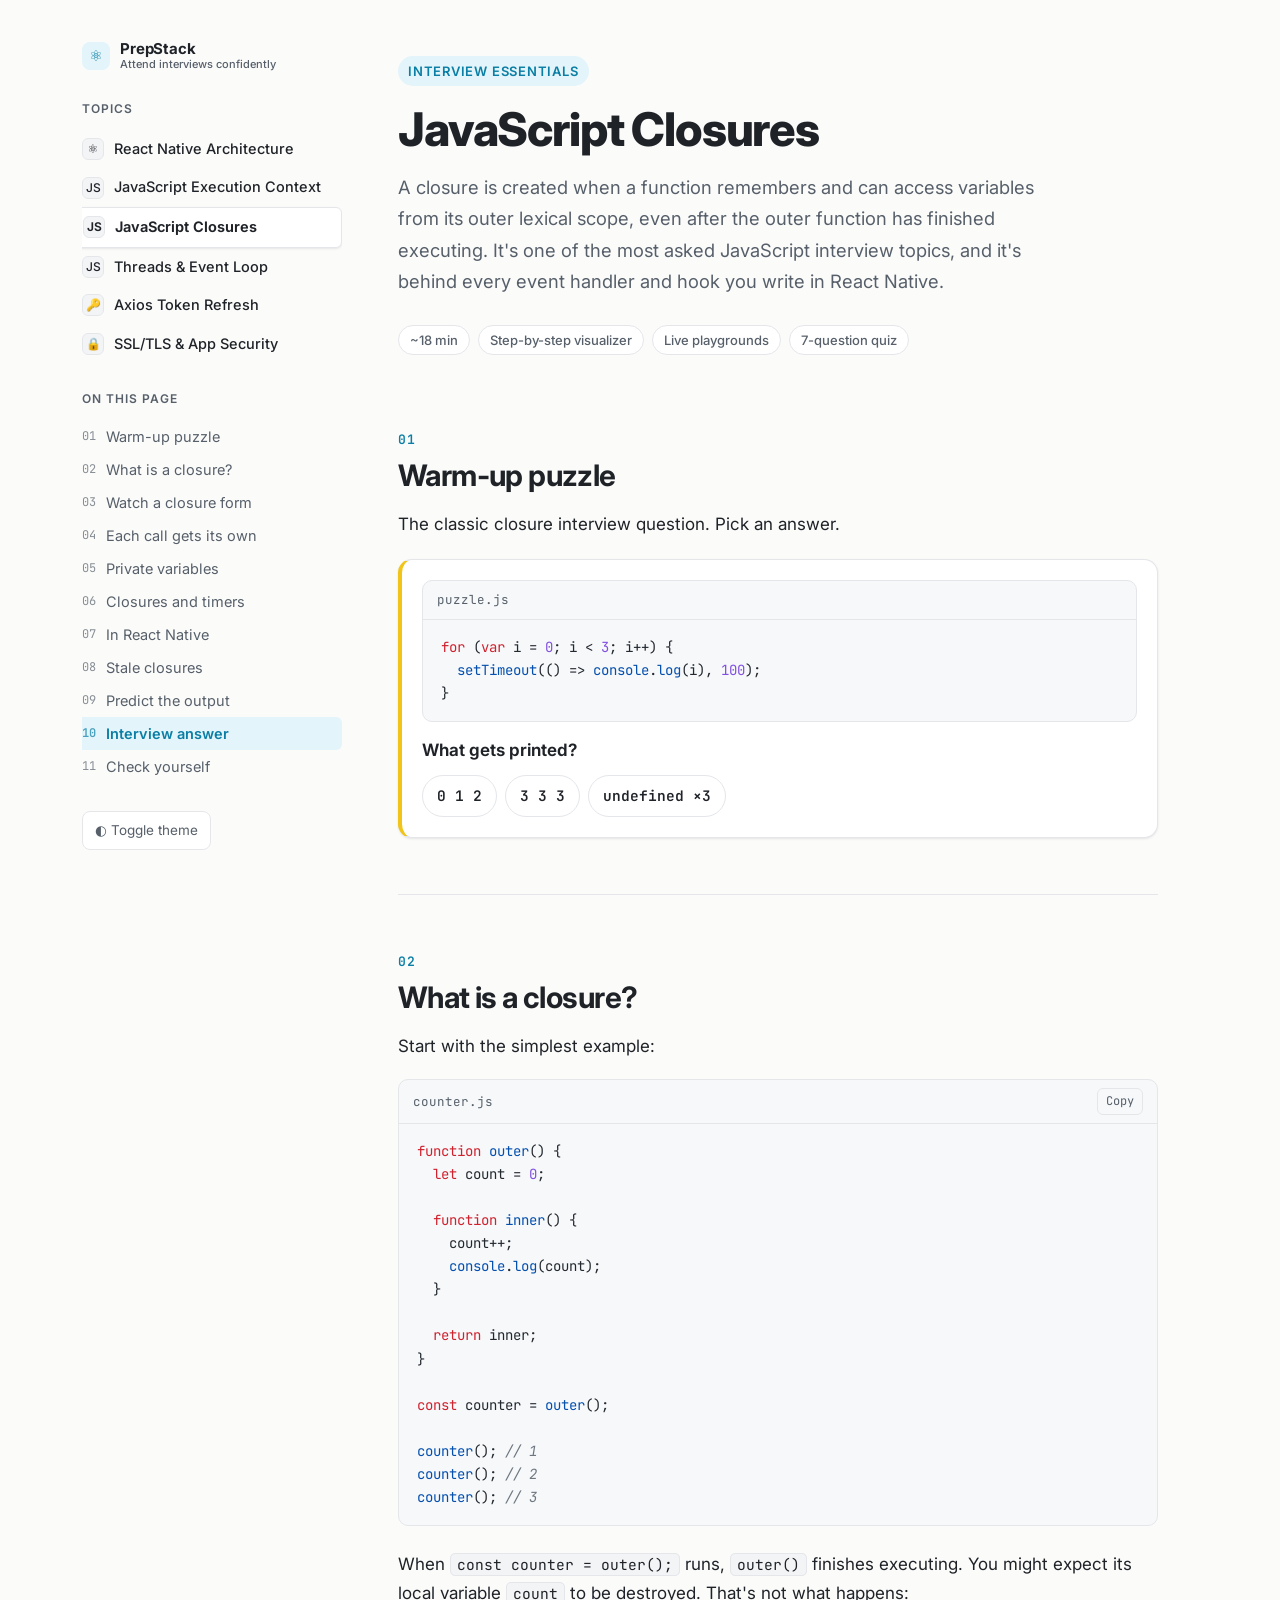
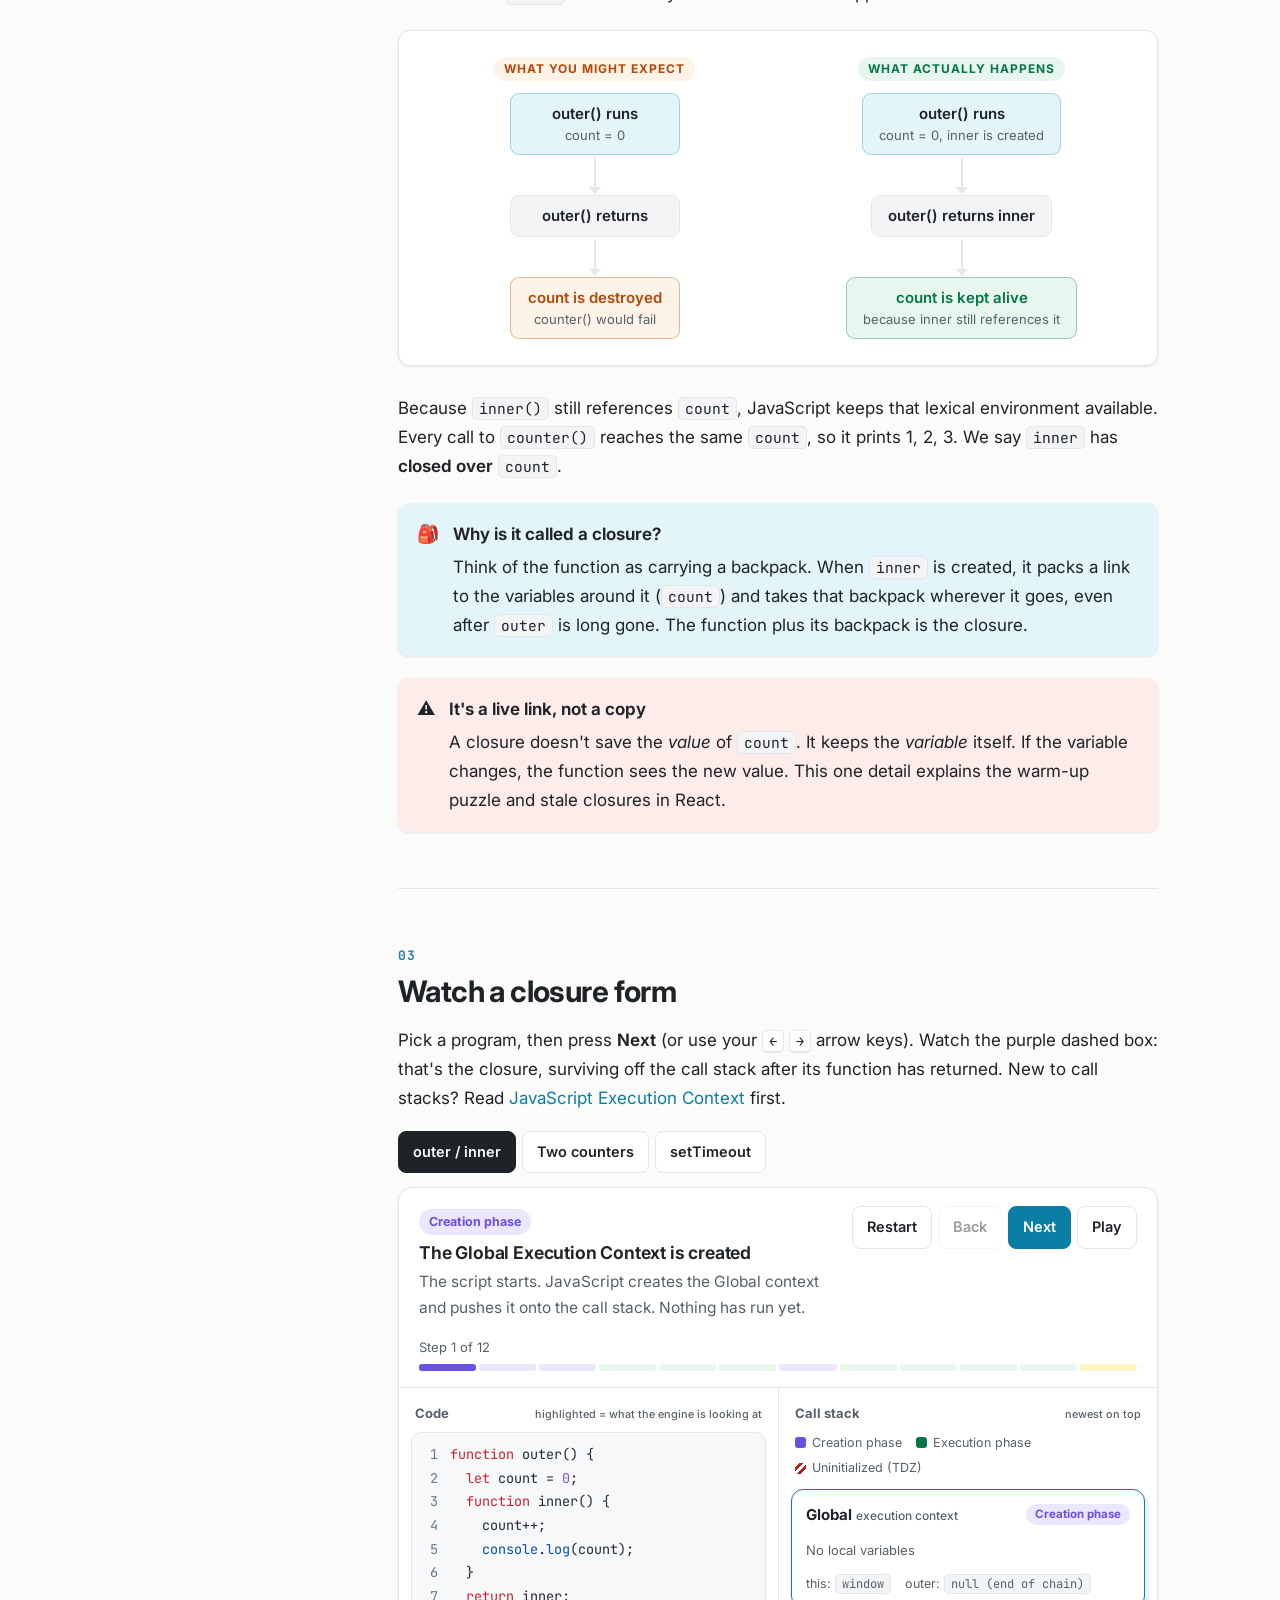
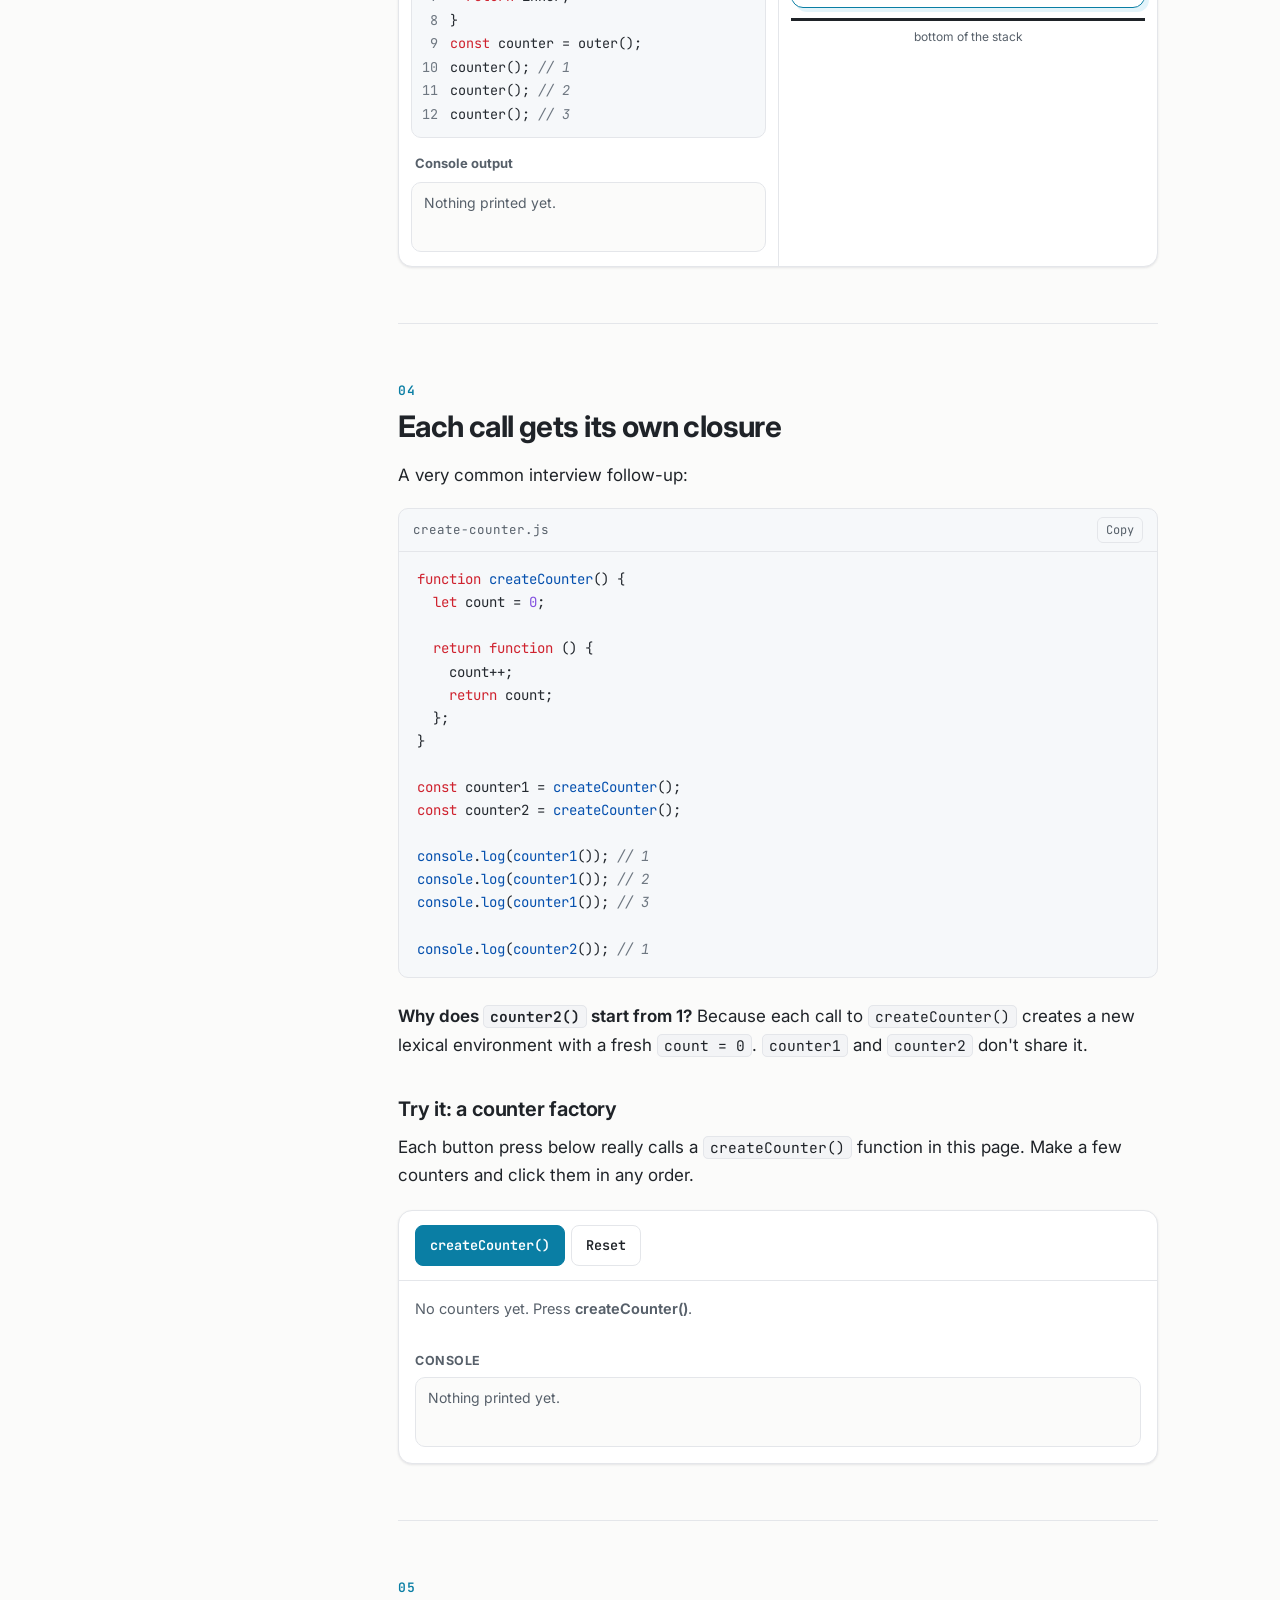
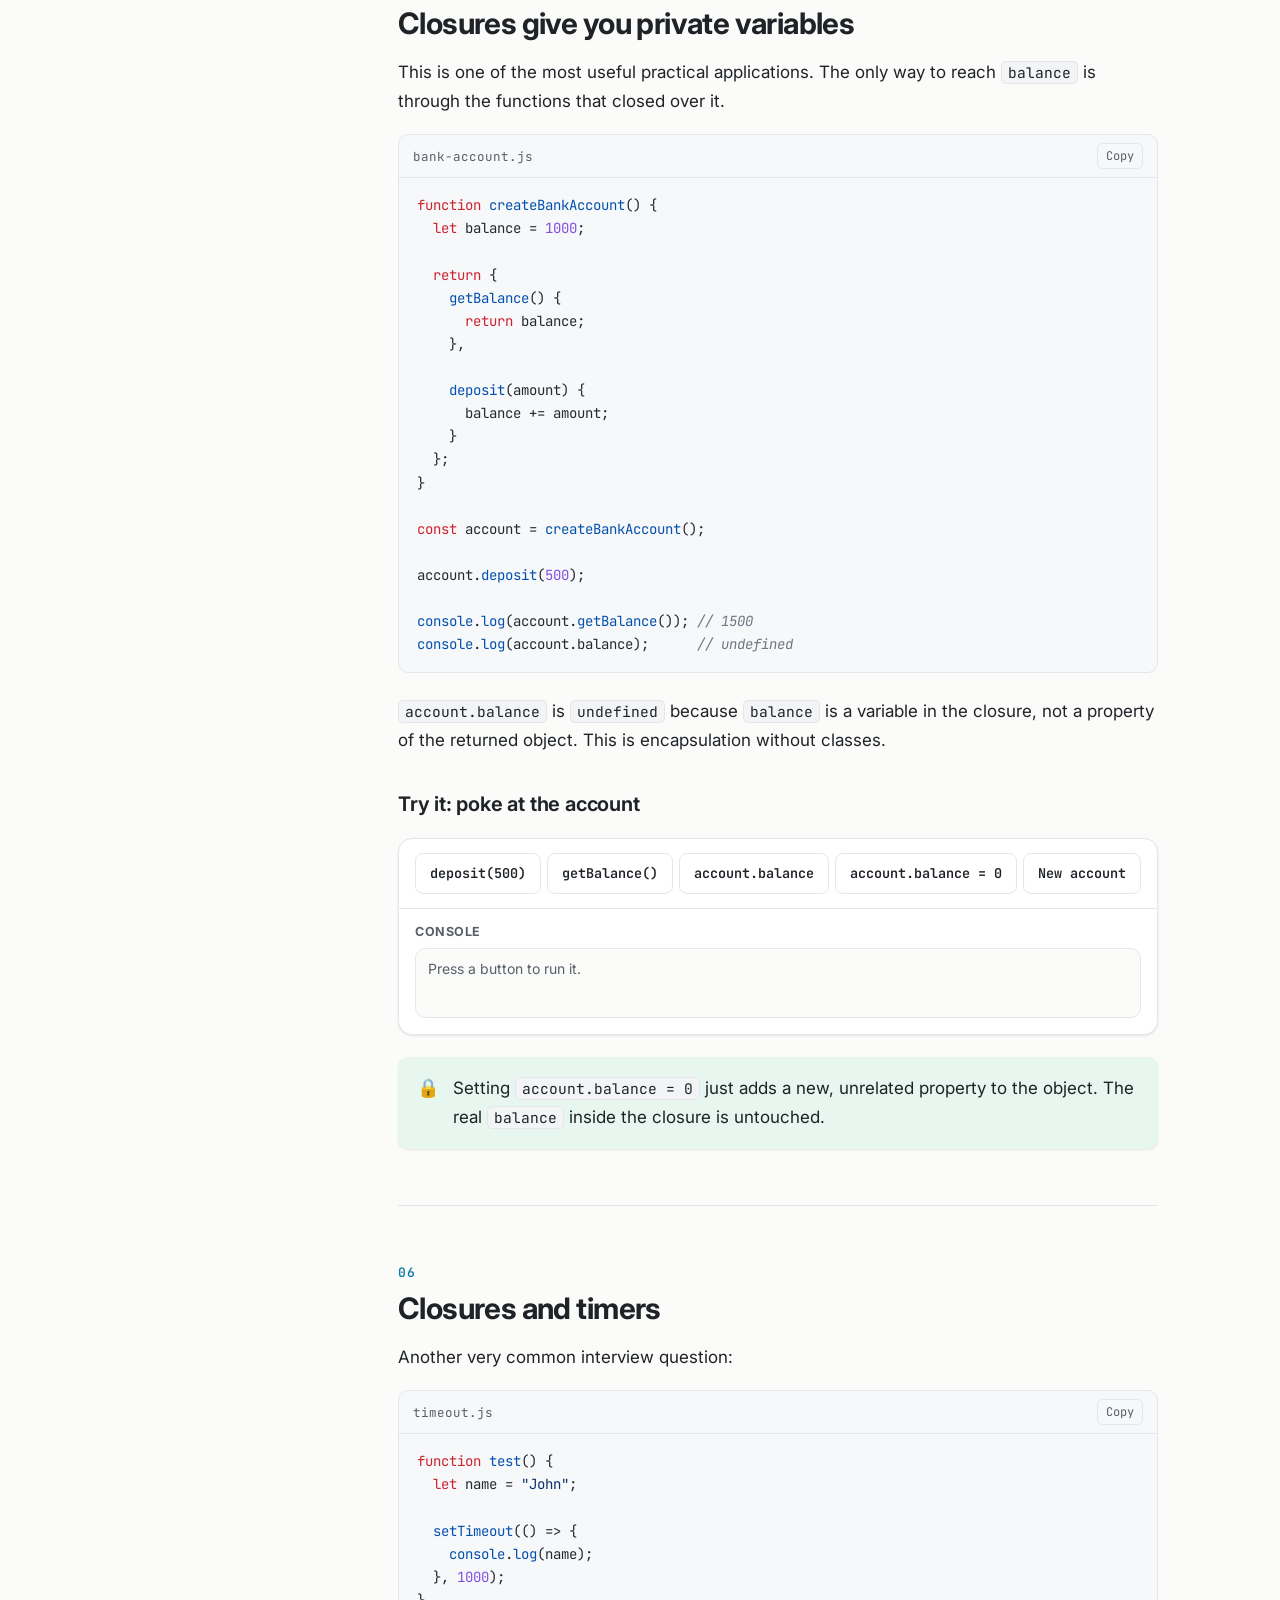
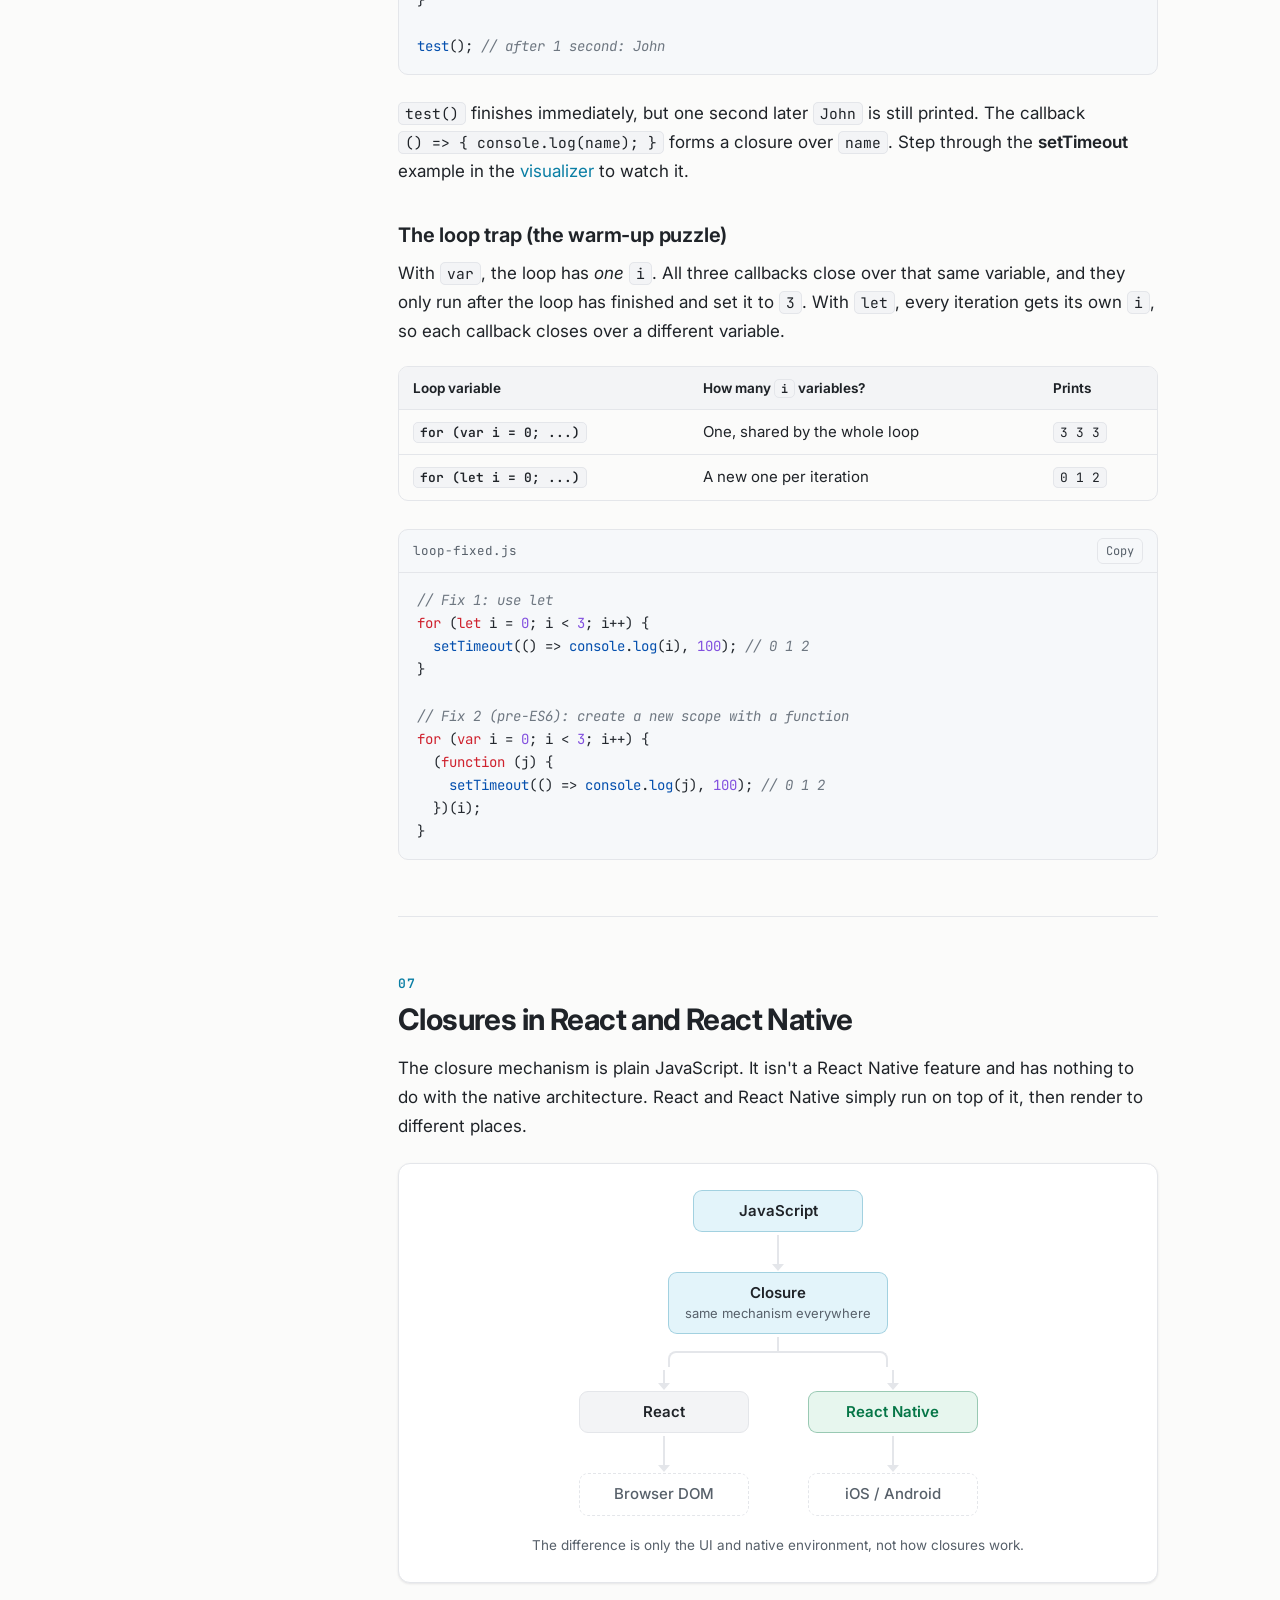
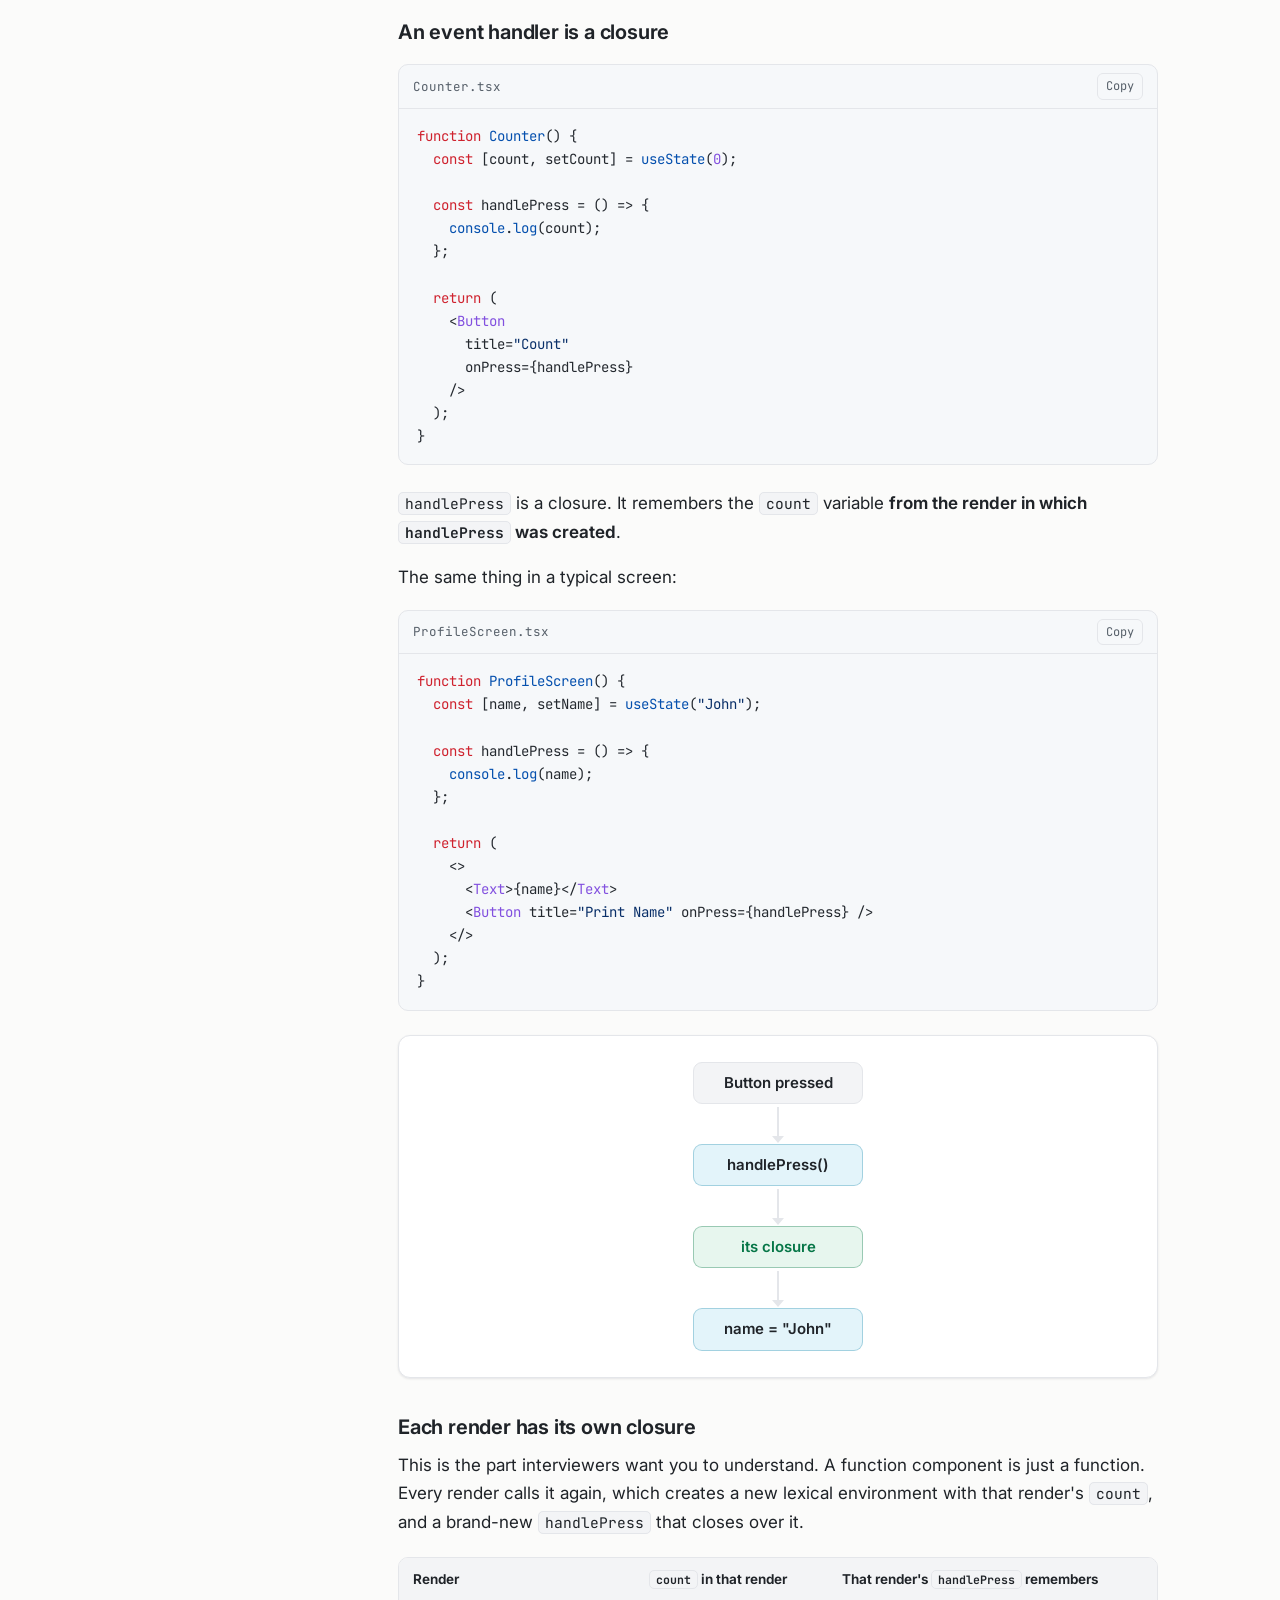
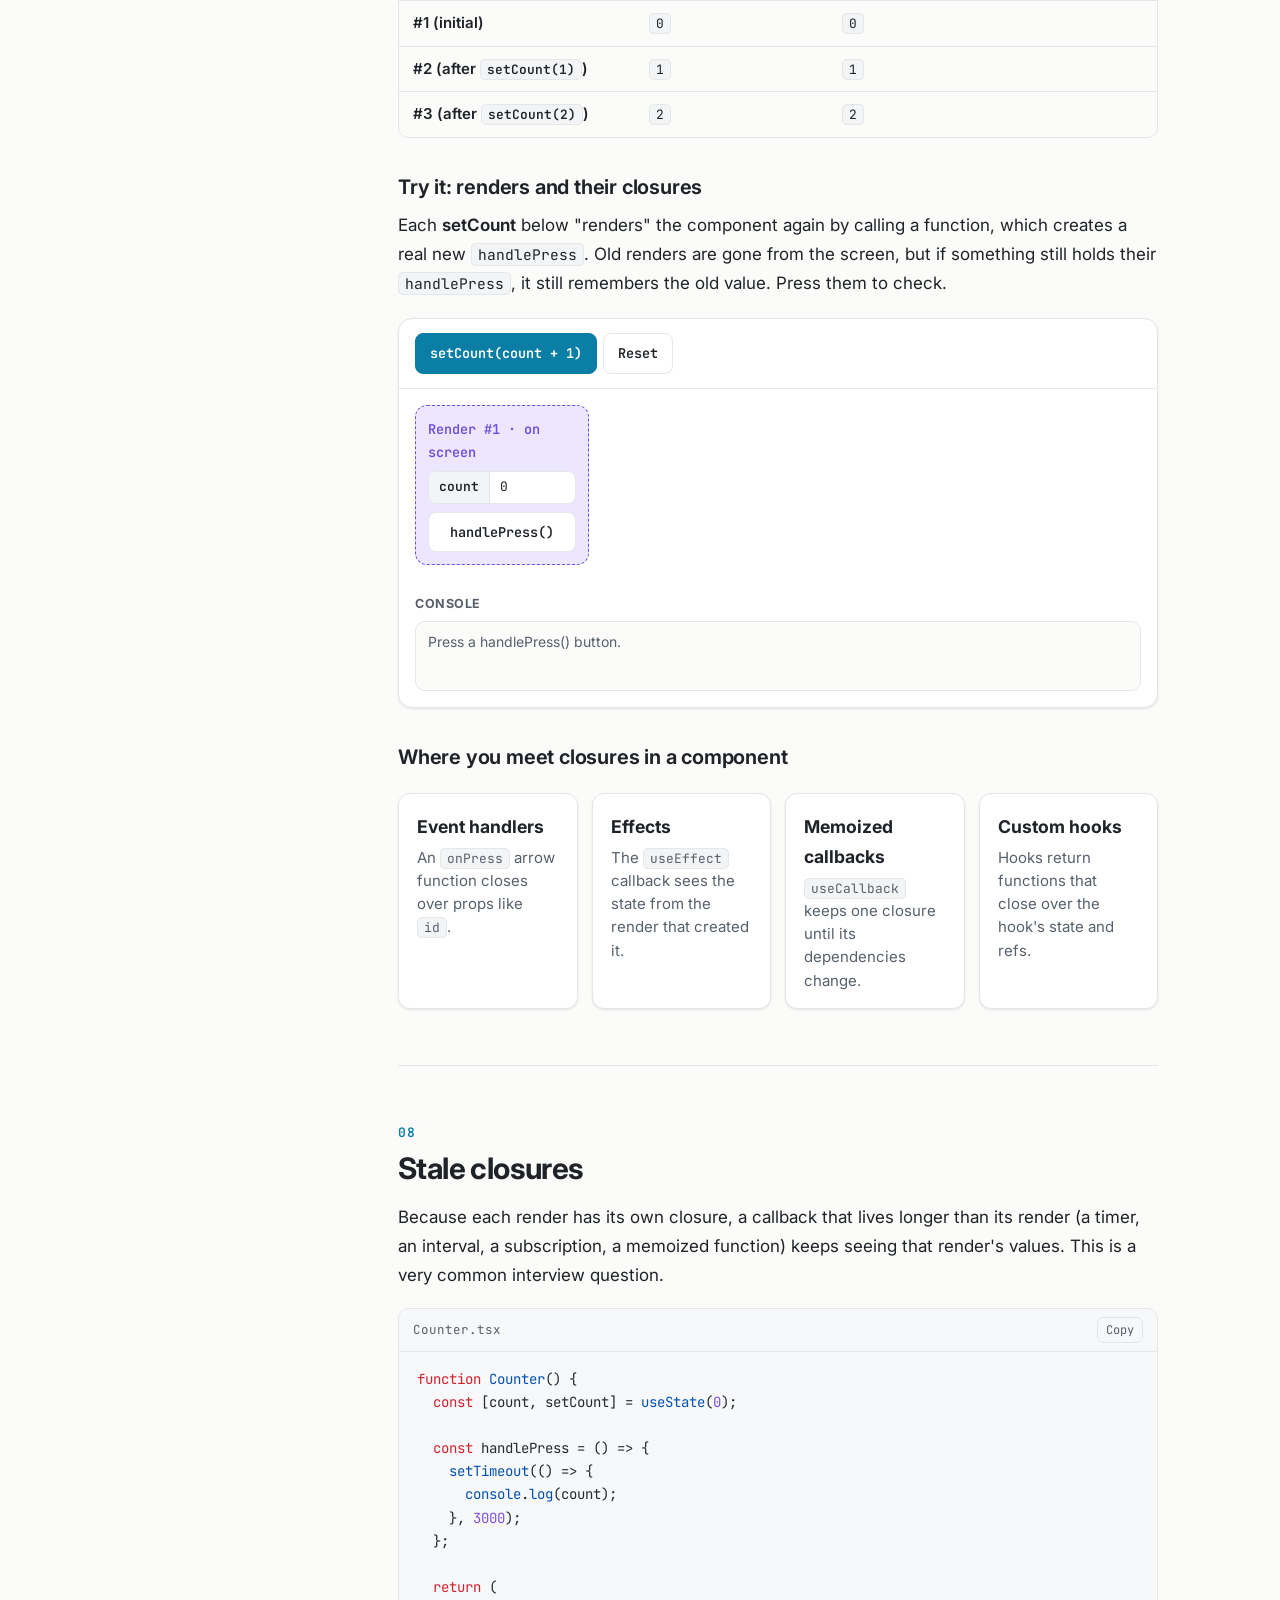
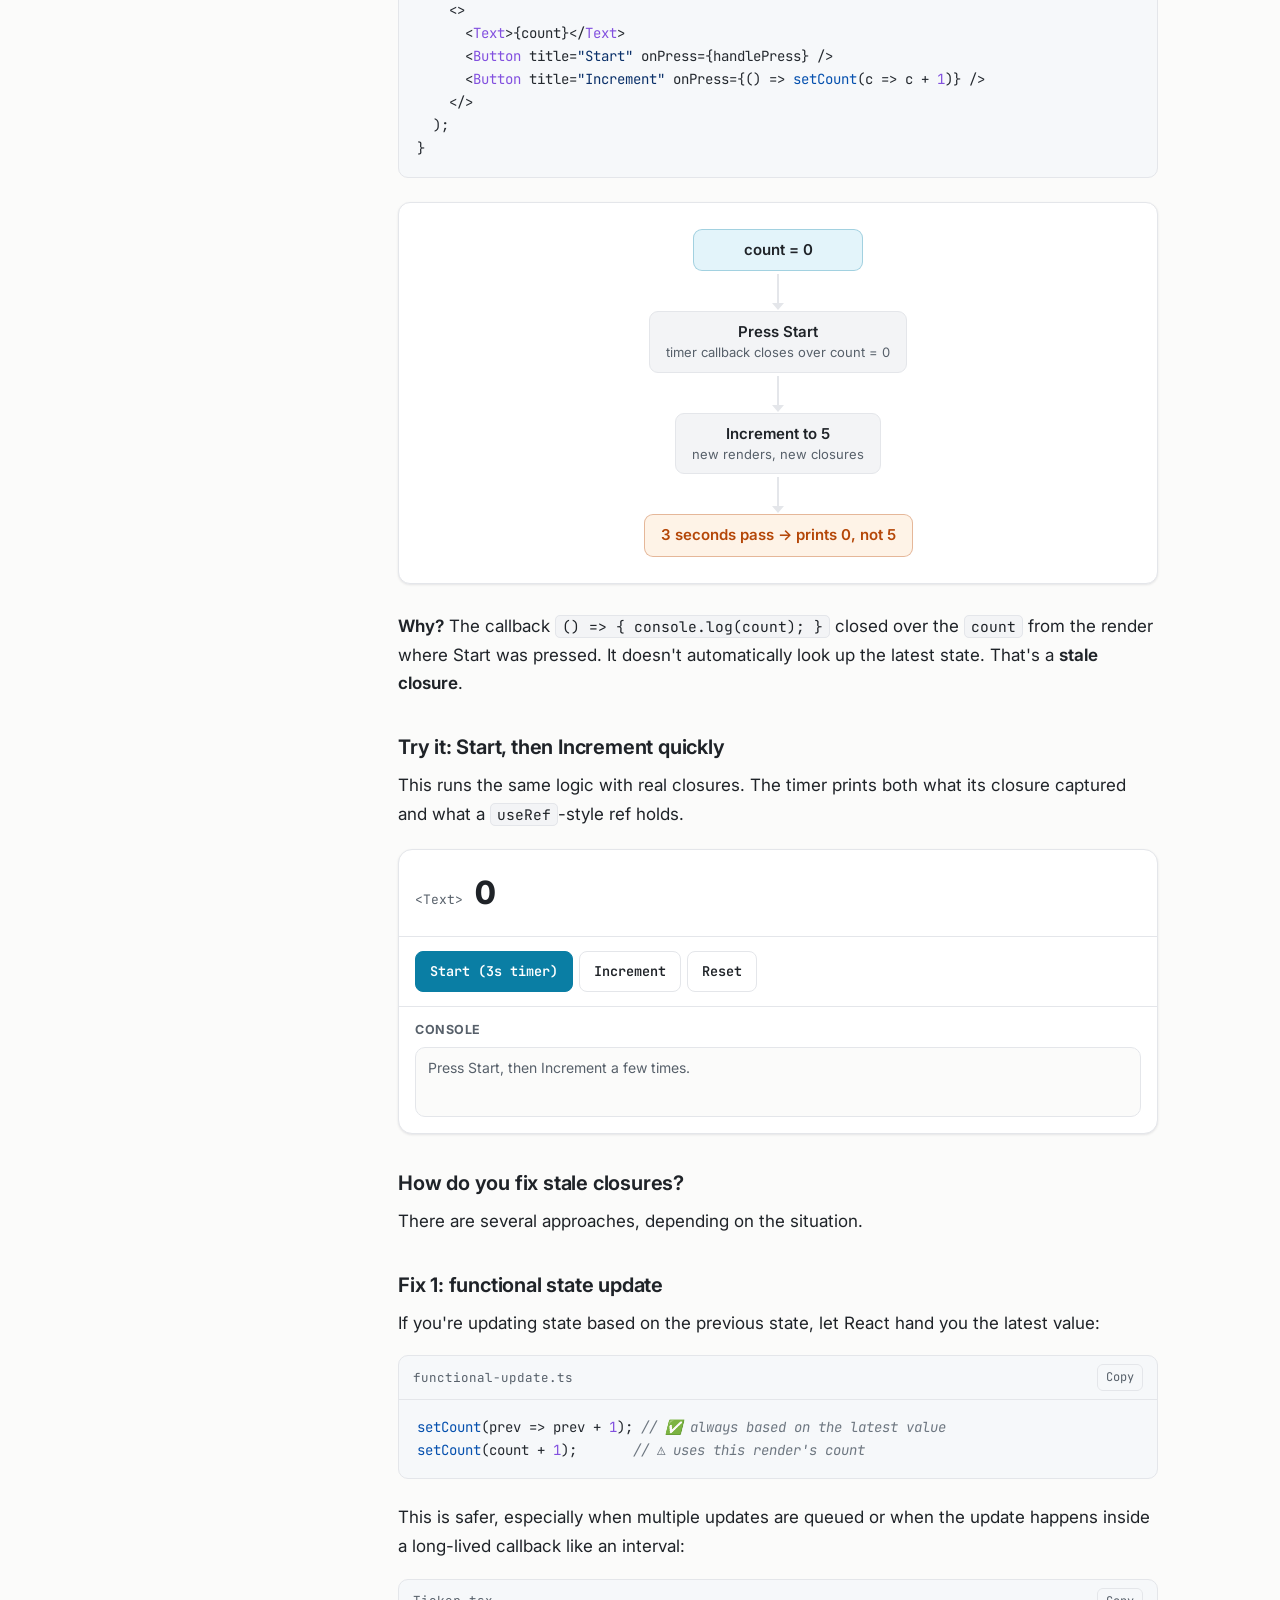
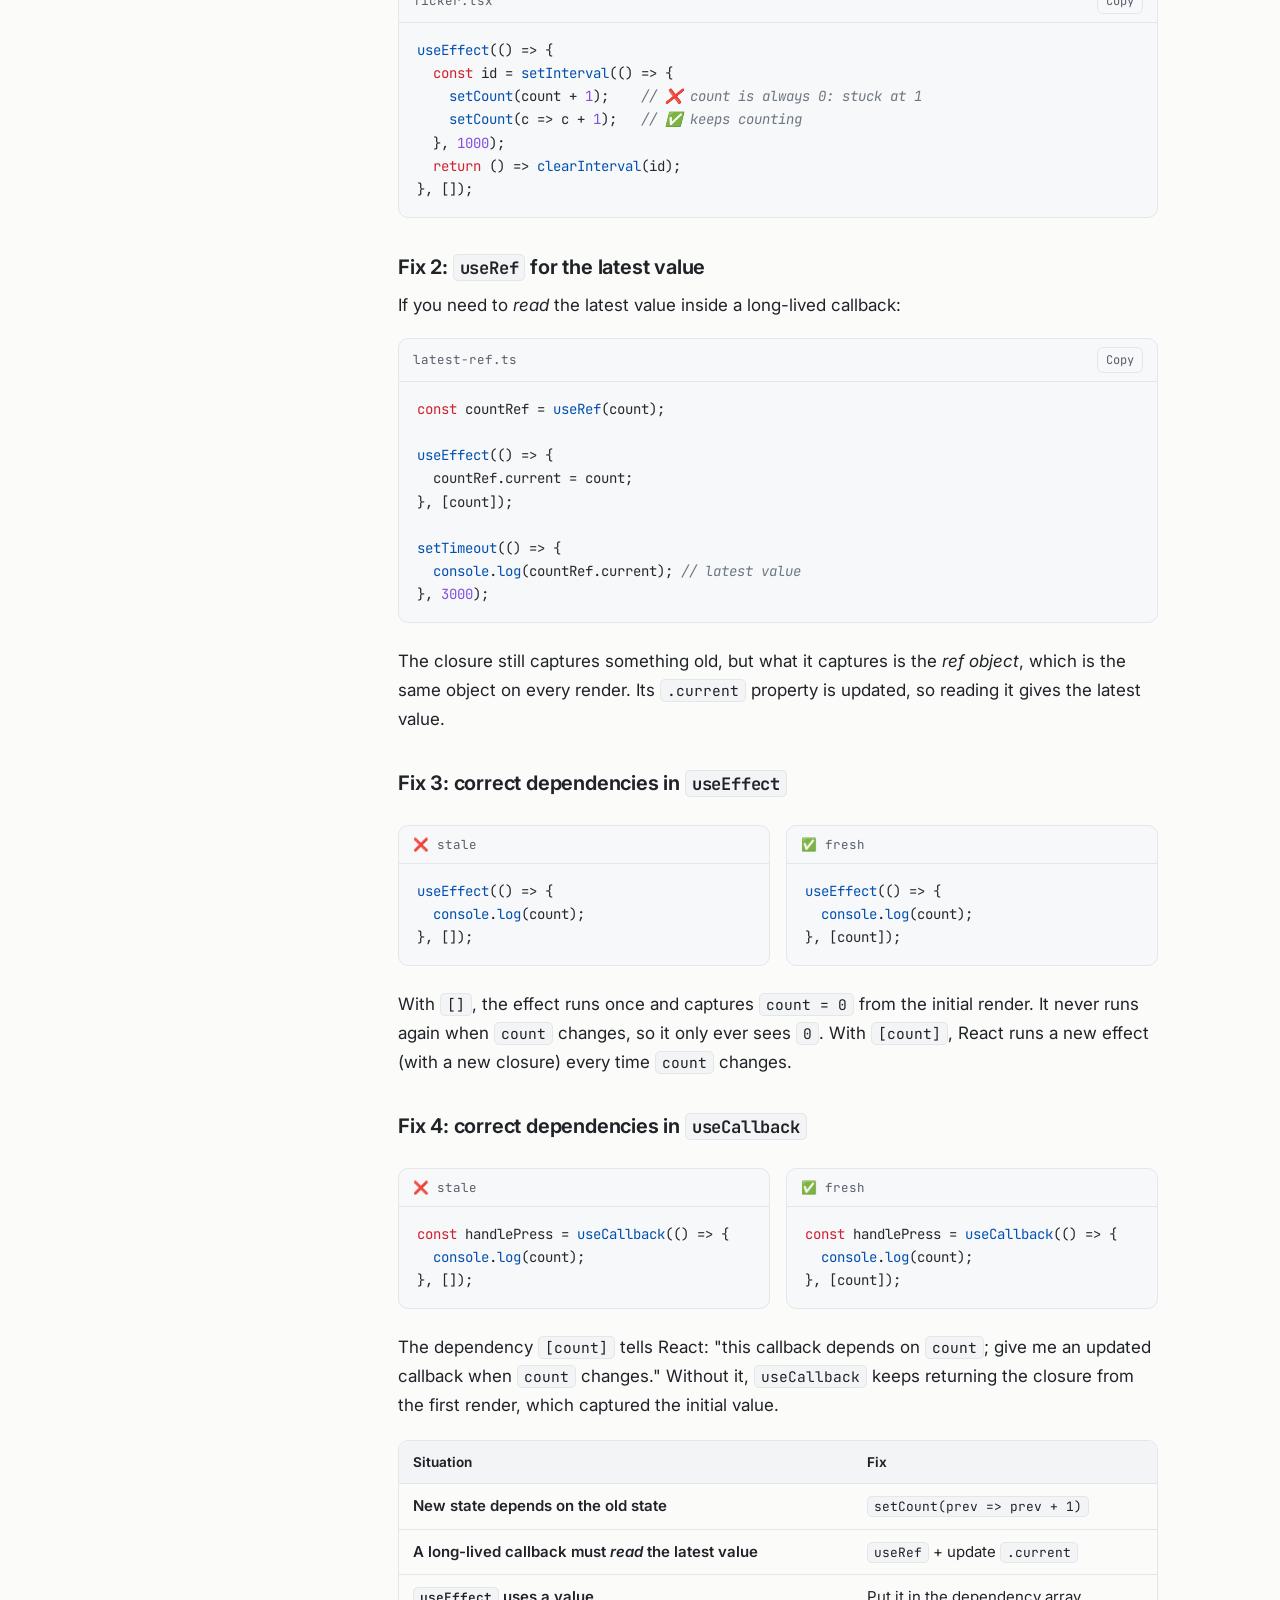
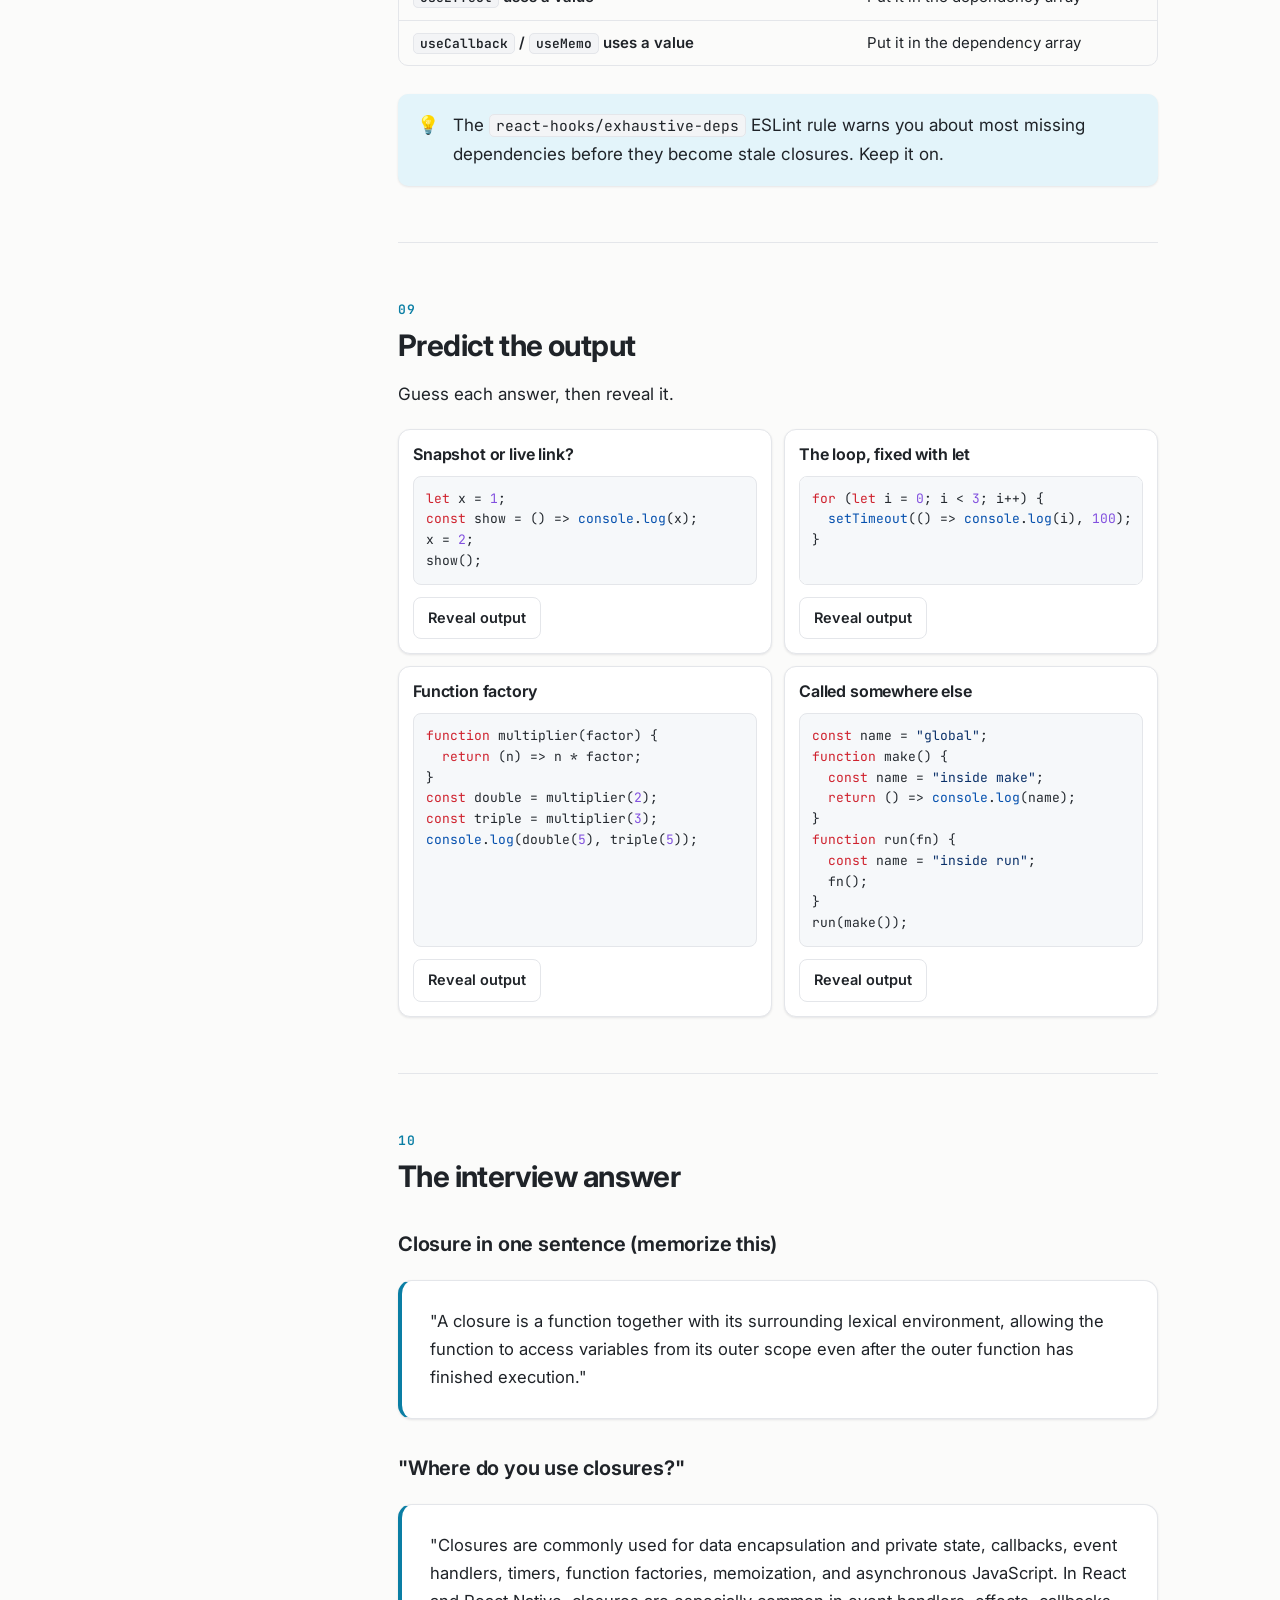
==== closures.html @ 9e42c00b "added execution context, closures, threads, token flow" ====
<!doctype html>
<html lang="en">
  <head>
    <meta charset="utf-8" />
    <meta name="viewport" content="width=device-width, initial-scale=1" />
    <title>JavaScript Closures · PrepStack</title>
    <meta
      name="description"
      content="JavaScript closures for interviews: what they are, how a function keeps its outer variables alive, private state, setTimeout, the var-in-a-loop trap and stale closures in React Native, with a step-by-step visualizer."
    />

    <!-- Fonts -->
    <link rel="preconnect" href="https://fonts.googleapis.com" />
    <link rel="preconnect" href="https://fonts.gstatic.com" crossorigin />
    <link
      rel="stylesheet"
      href="https://fonts.googleapis.com/css2?family=Inter:wght@400;500;600;700;800&family=JetBrains+Mono:wght@400;500;600&display=swap"
    />

    <!-- Styles (css/main.css imports everything else) -->
    <link rel="stylesheet" href="css/main.css" />

    <!-- Shared site scripts -->
    <script src="js/theme.js"></script>
    <script src="js/sidebar.js" defer></script>
    <script src="js/copy-code.js" defer></script>

    <!-- This page reuses the execution-context visualizer and quiz with its own data.
         Order matters: helpers → data → features -->
    <script src="js/execution-context/highlight.js" defer></script>
    <script src="js/closures/examples.js" defer></script>
    <script src="js/closures/quiz-questions.js" defer></script>
    <script src="js/execution-context/visualizer.js" defer></script>
    <script src="js/execution-context/quiz.js" defer></script>
    <script src="js/closures/playgrounds.js" defer></script>
  </head>
  <body>
    <div class="layout">
      <!-- ============ SIDEBAR ============ -->
      <aside class="sidebar" aria-label="Table of contents">
        <div class="sidebar__brand">
          <span class="sidebar__logo">⚛</span>
          <span class="sidebar__name">
            PrepStack
            <small class="sidebar__tagline">Attend interviews confidently</small>
          </span>
          <button class="sidebar__menu-btn" type="button" aria-expanded="false">
            Contents
          </button>
        </div>

        <nav class="sidebar__nav">
          <!-- Topics: keep this list identical on every page -->
          <p class="sidebar__label">Topics</p>
          <ul class="topics">
            <li><a href="index.html"><span class="topics__icon">⚛</span>React Native Architecture</a></li>
            <li><a href="execution-context.html"><span class="topics__icon">JS</span>JavaScript Execution Context</a></li>
            <li><a href="closures.html" aria-current="page"><span class="topics__icon">JS</span>JavaScript Closures</a></li>
            <li><a href="threads.html"><span class="topics__icon">JS</span>Threads &amp; Event Loop</a></li>
            <li><a href="token-refresh.html"><span class="topics__icon">🔑</span>Axios Token Refresh</a></li>
            <li><a href="ssl-security.html"><span class="topics__icon">🔒</span>SSL/TLS &amp; App Security</a></li>
          </ul>

          <p class="sidebar__label">On this page</p>
          <ol class="toc">
            <li><a href="#warm-up">Warm-up puzzle</a></li>
            <li><a href="#what-is">What is a closure?</a></li>
            <li><a href="#visualizer">Watch a closure form</a></li>
            <li><a href="#own-closure">Each call gets its own</a></li>
            <li><a href="#private">Private variables</a></li>
            <li><a href="#timers">Closures and timers</a></li>
            <li><a href="#react-native">In React Native</a></li>
            <li><a href="#stale">Stale closures</a></li>
            <li><a href="#predict">Predict the output</a></li>
            <li><a href="#interview">Interview answer</a></li>
            <li><a href="#quiz-section">Check yourself</a></li>
          </ol>
          <button class="theme-toggle" type="button" data-theme-toggle>
            ◐ Toggle theme
          </button>
        </nav>
      </aside>

      <main class="content">
        <!-- ============ HERO ============ -->
        <header class="hero">
          <span class="hero__eyebrow">Interview essentials</span>
          <h1 class="hero__title">JavaScript Closures</h1>
          <p class="hero__lede">
            A closure is created when a function remembers and can access
            variables from its outer lexical scope, even after the outer
            function has finished executing. It's one of the most asked
            JavaScript interview topics, and it's behind every event handler
            and hook you write in React Native.
          </p>
          <div class="chips">
            <span class="chip">~18 min</span>
            <span class="chip">Step-by-step visualizer</span>
            <span class="chip">Live playgrounds</span>
            <span class="chip">7-question quiz</span>
          </div>
        </header>

        <!-- ============ 01 · WARM-UP PUZZLE ============ -->
        <section class="section" id="warm-up">
          <div class="section__num">01</div>
          <h2>Warm-up puzzle</h2>
          <p>The classic closure interview question. Pick an answer.</p>

          <div class="puzzle" id="puzzle">
            <div class="code-block">
              <div class="code-block__head"><span>puzzle.js</span></div>
              <pre><code><span class="tok-keyword">for</span> (<span class="tok-keyword">var</span> i = <span class="tok-type">0</span>; i &lt; <span class="tok-type">3</span>; i++) {
  <span class="tok-fn">setTimeout</span>(() =&gt; <span class="tok-fn">console</span>.<span class="tok-fn">log</span>(i), <span class="tok-type">100</span>);
}</code></pre>
            </div>
            <div class="puzzle__question">What gets printed?</div>
            <div class="puzzle__choices">
              <button class="btn" type="button" data-answer="012">0 1 2</button>
              <button class="btn" type="button" data-answer="333">3 3 3</button>
              <button class="btn" type="button" data-answer="undefined">undefined ×3</button>
            </div>
            <p class="puzzle__feedback" aria-live="polite"></p>
          </div>
        </section>

        <!-- ============ 02 · WHAT IS A CLOSURE ============ -->
        <section class="section" id="what-is">
          <div class="section__num">02</div>
          <h2>What is a closure?</h2>
          <p>Start with the simplest example:</p>

          <div class="code-block">
            <div class="code-block__head">
              <span>counter.js</span
              ><button class="code-block__copy" type="button">Copy</button>
            </div>
            <pre><code><span class="tok-keyword">function</span> <span class="tok-fn">outer</span>() {
  <span class="tok-keyword">let</span> count = <span class="tok-type">0</span>;

  <span class="tok-keyword">function</span> <span class="tok-fn">inner</span>() {
    count++;
    <span class="tok-fn">console</span>.<span class="tok-fn">log</span>(count);
  }

  <span class="tok-keyword">return</span> inner;
}

<span class="tok-keyword">const</span> counter = <span class="tok-fn">outer</span>();

<span class="tok-fn">counter</span>(); <span class="tok-comment">// 1</span>
<span class="tok-fn">counter</span>(); <span class="tok-comment">// 2</span>
<span class="tok-fn">counter</span>(); <span class="tok-comment">// 3</span></code></pre>
          </div>

          <p>
            When <code>const counter = outer();</code> runs, <code>outer()</code>
            finishes executing. You might expect its local variable
            <code>count</code> to be destroyed. That's not what happens:
          </p>

          <figure class="diagram">
            <div class="compare">
              <div class="flow">
                <span class="flow__label flow__label--old">What you might expect</span>
                <div class="node node--js">outer() runs<small>count = 0</small></div>
                <div class="arrow"></div>
                <div class="node">outer() returns</div>
                <div class="arrow"></div>
                <div class="node node--old">count is destroyed<small>counter() would fail</small></div>
              </div>
              <div class="flow">
                <span class="flow__label flow__label--new">What actually happens</span>
                <div class="node node--js">outer() runs<small>count = 0, inner is created</small></div>
                <div class="arrow"></div>
                <div class="node">outer() returns inner</div>
                <div class="arrow"></div>
                <div class="node node--new">count is kept alive<small>because inner still references it</small></div>
              </div>
            </div>
          </figure>

          <p>
            Because <code>inner()</code> still references <code>count</code>,
            JavaScript keeps that lexical environment available. Every call to
            <code>counter()</code> reaches the same <code>count</code>, so it
            prints 1, 2, 3. We say <code>inner</code> has
            <strong>closed over</strong> <code>count</code>.
          </p>

          <div class="callout callout--tip">
            <div class="callout__icon">🎒</div>
            <div>
              <p class="callout__title">Why is it called a closure?</p>
              <p>
                Think of the function as carrying a backpack. When
                <code>inner</code> is created, it packs a link to the variables
                around it (<code>count</code>) and takes that backpack wherever
                it goes, even after <code>outer</code> is long gone. The
                function plus its backpack is the closure.
              </p>
            </div>
          </div>

          <div class="callout callout--warn">
            <div class="callout__icon">⚠️</div>
            <div>
              <p class="callout__title">It's a live link, not a copy</p>
              <p>
                A closure doesn't save the <em>value</em> of
                <code>count</code>. It keeps the <em>variable</em> itself. If
                the variable changes, the function sees the new value. This one
                detail explains the warm-up puzzle and stale closures in React.
              </p>
            </div>
          </div>
        </section>

        <!-- ============ 03 · VISUALIZER ============ -->
        <section class="section" id="visualizer">
          <div class="section__num">03</div>
          <h2>Watch a closure form</h2>
          <p>
            Pick a program, then press <strong>Next</strong> (or use your
            <kbd>←</kbd> <kbd>→</kbd> arrow keys). Watch the purple dashed box:
            that's the closure, surviving off the call stack after its function
            has returned. New to call stacks? Read
            <a href="execution-context.html">JavaScript Execution Context</a> first.
          </p>

          <!-- Filled by js/execution-context/visualizer.js from js/closures/examples.js -->
          <div class="viz-tabs" id="vizTabs" role="tablist"></div>

          <div class="viz">
            <div class="viz__narration">
              <div aria-live="polite">
                <span class="phase-tag" id="vizPhase">Creation phase</span>
                <h3 class="viz__title" id="vizTitle"></h3>
                <p class="viz__text" id="vizText"></p>
              </div>
              <div class="viz__controls">
                <button class="btn" type="button" id="vizRestart">Restart</button>
                <button class="btn" type="button" id="vizPrev">Back</button>
                <button class="btn btn--primary" type="button" id="vizNext">Next</button>
                <button class="btn" type="button" id="vizPlay">Play</button>
              </div>
            </div>
            <div class="viz__count" id="vizCount"></div>
            <div class="viz__progress" id="vizProgress"></div>

            <div class="viz__stage">
              <div class="viz__panel">
                <div class="viz__panel-title">Code <small>highlighted = what the engine is looking at</small></div>
                <div class="code-lines" id="vizCode"></div>
                <div class="viz__panel-title">Console output</div>
                <div class="console" id="vizConsole"></div>
              </div>

              <div class="viz__panel">
                <div class="viz__panel-title">Call stack <small>newest on top</small></div>
                <div class="viz-legend">
                  <span><i class="swatch swatch--creation"></i>Creation phase</span>
                  <span><i class="swatch swatch--execution"></i>Execution phase</span>
                  <span><i class="swatch swatch--tdz"></i>Uninitialized (TDZ)</span>
                </div>
                <div class="stack" id="vizStack"></div>
                <div class="stack__floor">bottom of the stack</div>
                <div id="vizClosure"></div>
              </div>
            </div>
          </div>
        </section>

        <!-- ============ 04 · EACH CALL GETS ITS OWN ============ -->
        <section class="section" id="own-closure">
          <div class="section__num">04</div>
          <h2>Each call gets its own closure</h2>
          <p>A very common interview follow-up:</p>

          <div class="code-block">
            <div class="code-block__head">
              <span>create-counter.js</span
              ><button class="code-block__copy" type="button">Copy</button>
            </div>
            <pre><code><span class="tok-keyword">function</span> <span class="tok-fn">createCounter</span>() {
  <span class="tok-keyword">let</span> count = <span class="tok-type">0</span>;

  <span class="tok-keyword">return</span> <span class="tok-keyword">function</span> () {
    count++;
    <span class="tok-keyword">return</span> count;
  };
}

<span class="tok-keyword">const</span> counter1 = <span class="tok-fn">createCounter</span>();
<span class="tok-keyword">const</span> counter2 = <span class="tok-fn">createCounter</span>();

<span class="tok-fn">console</span>.<span class="tok-fn">log</span>(<span class="tok-fn">counter1</span>()); <span class="tok-comment">// 1</span>
<span class="tok-fn">console</span>.<span class="tok-fn">log</span>(<span class="tok-fn">counter1</span>()); <span class="tok-comment">// 2</span>
<span class="tok-fn">console</span>.<span class="tok-fn">log</span>(<span class="tok-fn">counter1</span>()); <span class="tok-comment">// 3</span>

<span class="tok-fn">console</span>.<span class="tok-fn">log</span>(<span class="tok-fn">counter2</span>()); <span class="tok-comment">// 1</span></code></pre>
          </div>

          <p>
            <strong>Why does <code>counter2()</code> start from 1?</strong>
            Because each call to <code>createCounter()</code> creates a new
            lexical environment with a fresh <code>count = 0</code>.
            <code>counter1</code> and <code>counter2</code> don't share it.
          </p>

          <h3>Try it: a counter factory</h3>
          <p>
            Each button press below really calls a <code>createCounter()</code>
            function in this page. Make a few counters and click them in any
            order.
          </p>

          <div class="playground" id="factory">
            <div class="playground__bar">
              <button class="btn btn--primary" type="button" data-create>createCounter()</button>
              <button class="btn" type="button" data-reset>Reset</button>
            </div>
            <div class="factory__list"></div>
            <div class="playground__label">Console</div>
            <div class="console" aria-live="polite"><div class="console__empty">Nothing printed yet.</div></div>
          </div>
        </section>

        <!-- ============ 05 · PRIVATE VARIABLES ============ -->
        <section class="section" id="private">
          <div class="section__num">05</div>
          <h2>Closures give you private variables</h2>
          <p>
            This is one of the most useful practical applications. The only way
            to reach <code>balance</code> is through the functions that closed
            over it.
          </p>

          <div class="code-block">
            <div class="code-block__head">
              <span>bank-account.js</span
              ><button class="code-block__copy" type="button">Copy</button>
            </div>
            <pre><code><span class="tok-keyword">function</span> <span class="tok-fn">createBankAccount</span>() {
  <span class="tok-keyword">let</span> balance = <span class="tok-type">1000</span>;

  <span class="tok-keyword">return</span> {
    <span class="tok-fn">getBalance</span>() {
      <span class="tok-keyword">return</span> balance;
    },

    <span class="tok-fn">deposit</span>(amount) {
      balance += amount;
    }
  };
}

<span class="tok-keyword">const</span> account = <span class="tok-fn">createBankAccount</span>();

account.<span class="tok-fn">deposit</span>(<span class="tok-type">500</span>);

<span class="tok-fn">console</span>.<span class="tok-fn">log</span>(account.<span class="tok-fn">getBalance</span>()); <span class="tok-comment">// 1500</span>
<span class="tok-fn">console</span>.<span class="tok-fn">log</span>(account.balance);      <span class="tok-comment">// undefined</span></code></pre>
          </div>

          <p>
            <code>account.balance</code> is <code>undefined</code> because
            <code>balance</code> is a variable in the closure, not a property of
            the returned object. This is encapsulation without classes.
          </p>

          <h3>Try it: poke at the account</h3>
          <div class="playground" id="bank">
            <div class="playground__bar">
              <button class="btn" type="button" data-action="deposit">deposit(500)</button>
              <button class="btn" type="button" data-action="getBalance">getBalance()</button>
              <button class="btn" type="button" data-action="direct">account.balance</button>
              <button class="btn" type="button" data-action="hack">account.balance = 0</button>
              <button class="btn" type="button" data-action="reset">New account</button>
            </div>
            <div class="playground__label">Console</div>
            <div class="console" aria-live="polite"><div class="console__empty">Press a button to run it.</div></div>
          </div>

          <div class="callout callout--good">
            <div class="callout__icon">🔒</div>
            <div>
              <p>
                Setting <code>account.balance = 0</code> just adds a new,
                unrelated property to the object. The real
                <code>balance</code> inside the closure is untouched.
              </p>
            </div>
          </div>
        </section>

        <!-- ============ 06 · TIMERS ============ -->
        <section class="section" id="timers">
          <div class="section__num">06</div>
          <h2>Closures and timers</h2>
          <p>Another very common interview question:</p>

          <div class="code-block">
            <div class="code-block__head">
              <span>timeout.js</span
              ><button class="code-block__copy" type="button">Copy</button>
            </div>
            <pre><code><span class="tok-keyword">function</span> <span class="tok-fn">test</span>() {
  <span class="tok-keyword">let</span> name = <span class="tok-string">"John"</span>;

  <span class="tok-fn">setTimeout</span>(() =&gt; {
    <span class="tok-fn">console</span>.<span class="tok-fn">log</span>(name);
  }, <span class="tok-type">1000</span>);
}

<span class="tok-fn">test</span>(); <span class="tok-comment">// after 1 second: John</span></code></pre>
          </div>

          <p>
            <code>test()</code> finishes immediately, but one second later
            <code>John</code> is still printed. The callback
            <code>() =&gt; { console.log(name); }</code> forms a closure over
            <code>name</code>. Step through the <strong>setTimeout</strong>
            example in the <a href="#visualizer">visualizer</a> to watch it.
          </p>

          <h3 id="loop-trap">The loop trap (the warm-up puzzle)</h3>
          <p>
            With <code>var</code>, the loop has <em>one</em> <code>i</code>.
            All three callbacks close over that same variable, and they only
            run after the loop has finished and set it to <code>3</code>. With
            <code>let</code>, every iteration gets its own <code>i</code>, so
            each callback closes over a different variable.
          </p>

          <div class="table-wrap">
            <table>
              <thead>
                <tr><th>Loop variable</th><th>How many <code>i</code> variables?</th><th>Prints</th></tr>
              </thead>
              <tbody>
                <tr><td><code>for (var i = 0; ...)</code></td><td>One, shared by the whole loop</td><td><code>3 3 3</code></td></tr>
                <tr><td><code>for (let i = 0; ...)</code></td><td>A new one per iteration</td><td><code>0 1 2</code></td></tr>
              </tbody>
            </table>
          </div>

          <div class="code-block">
            <div class="code-block__head">
              <span>loop-fixed.js</span
              ><button class="code-block__copy" type="button">Copy</button>
            </div>
            <pre><code><span class="tok-comment">// Fix 1: use let</span>
<span class="tok-keyword">for</span> (<span class="tok-keyword">let</span> i = <span class="tok-type">0</span>; i &lt; <span class="tok-type">3</span>; i++) {
  <span class="tok-fn">setTimeout</span>(() =&gt; <span class="tok-fn">console</span>.<span class="tok-fn">log</span>(i), <span class="tok-type">100</span>); <span class="tok-comment">// 0 1 2</span>
}

<span class="tok-comment">// Fix 2 (pre-ES6): create a new scope with a function</span>
<span class="tok-keyword">for</span> (<span class="tok-keyword">var</span> i = <span class="tok-type">0</span>; i &lt; <span class="tok-type">3</span>; i++) {
  (<span class="tok-keyword">function</span> (j) {
    <span class="tok-fn">setTimeout</span>(() =&gt; <span class="tok-fn">console</span>.<span class="tok-fn">log</span>(j), <span class="tok-type">100</span>); <span class="tok-comment">// 0 1 2</span>
  })(i);
}</code></pre>
          </div>
        </section>

        <!-- ============ 07 · REACT NATIVE ============ -->
        <section class="section" id="react-native">
          <div class="section__num">07</div>
          <h2>Closures in React and React Native</h2>
          <p>
            The closure mechanism is plain JavaScript. It isn't a React Native
            feature and has nothing to do with the native architecture. React
            and React Native simply run on top of it, then render to different
            places.
          </p>

          <figure class="diagram">
            <div class="flow">
              <div class="node node--js">JavaScript</div>
              <div class="arrow"></div>
              <div class="node node--js">Closure<small>same mechanism everywhere</small></div>
              <div class="arrow arrow--stem"></div>
              <div class="fork"></div>
              <div class="branch">
                <div class="flow">
                  <div class="arrow arrow--short"></div>
                  <div class="node">React</div>
                  <div class="arrow"></div>
                  <div class="node node--ghost">Browser DOM</div>
                </div>
                <div class="flow">
                  <div class="arrow arrow--short"></div>
                  <div class="node node--new">React Native</div>
                  <div class="arrow"></div>
                  <div class="node node--ghost">iOS / Android</div>
                </div>
              </div>
            </div>
            <figcaption class="diagram__caption">The difference is only the UI and native environment, not how closures work.</figcaption>
          </figure>

          <h3>An event handler is a closure</h3>
          <div class="code-block">
            <div class="code-block__head">
              <span>Counter.tsx</span
              ><button class="code-block__copy" type="button">Copy</button>
            </div>
            <pre><code><span class="tok-keyword">function</span> <span class="tok-fn">Counter</span>() {
  <span class="tok-keyword">const</span> [count, setCount] = <span class="tok-fn">useState</span>(<span class="tok-type">0</span>);

  <span class="tok-keyword">const</span> handlePress = () =&gt; {
    <span class="tok-fn">console</span>.<span class="tok-fn">log</span>(count);
  };

  <span class="tok-keyword">return</span> (
    &lt;<span class="tok-type">Button</span>
      title=<span class="tok-string">"Count"</span>
      onPress={handlePress}
    /&gt;
  );
}</code></pre>
          </div>
          <p>
            <code>handlePress</code> is a closure. It remembers the
            <code>count</code> variable <strong>from the render in which
            <code>handlePress</code> was created</strong>.
          </p>

          <p>The same thing in a typical screen:</p>
          <div class="code-block">
            <div class="code-block__head">
              <span>ProfileScreen.tsx</span
              ><button class="code-block__copy" type="button">Copy</button>
            </div>
            <pre><code><span class="tok-keyword">function</span> <span class="tok-fn">ProfileScreen</span>() {
  <span class="tok-keyword">const</span> [name, setName] = <span class="tok-fn">useState</span>(<span class="tok-string">"John"</span>);

  <span class="tok-keyword">const</span> handlePress = () =&gt; {
    <span class="tok-fn">console</span>.<span class="tok-fn">log</span>(name);
  };

  <span class="tok-keyword">return</span> (
    &lt;&gt;
      &lt;<span class="tok-type">Text</span>&gt;{name}&lt;/<span class="tok-type">Text</span>&gt;
      &lt;<span class="tok-type">Button</span> title=<span class="tok-string">"Print Name"</span> onPress={handlePress} /&gt;
    &lt;/&gt;
  );
}</code></pre>
          </div>

          <figure class="diagram">
            <div class="flow">
              <div class="node">Button pressed</div>
              <div class="arrow"></div>
              <div class="node node--js">handlePress()</div>
              <div class="arrow"></div>
              <div class="node node--new">its closure</div>
              <div class="arrow"></div>
              <div class="node node--js">name = "John"</div>
            </div>
          </figure>

          <h3>Each render has its own closure</h3>
          <p>
            This is the part interviewers want you to understand. A function
            component is just a function. Every render calls it again, which
            creates a new lexical environment with that render's
            <code>count</code>, and a brand-new <code>handlePress</code> that
            closes over it.
          </p>

          <div class="table-wrap">
            <table>
              <thead>
                <tr><th>Render</th><th><code>count</code> in that render</th><th>That render's <code>handlePress</code> remembers</th></tr>
              </thead>
              <tbody>
                <tr><td>#1 (initial)</td><td><code>0</code></td><td><code>0</code></td></tr>
                <tr><td>#2 (after <code>setCount(1)</code>)</td><td><code>1</code></td><td><code>1</code></td></tr>
                <tr><td>#3 (after <code>setCount(2)</code>)</td><td><code>2</code></td><td><code>2</code></td></tr>
              </tbody>
            </table>
          </div>

          <h3>Try it: renders and their closures</h3>
          <p>
            Each <strong>setCount</strong> below "renders" the component again
            by calling a function, which creates a real new
            <code>handlePress</code>. Old renders are gone from the screen, but
            if something still holds their <code>handlePress</code>, it still
            remembers the old value. Press them to check.
          </p>

          <div class="playground" id="renders">
            <div class="playground__bar">
              <button class="btn btn--primary" type="button" data-set-count>setCount(count + 1)</button>
              <button class="btn" type="button" data-reset>Reset</button>
            </div>
            <div class="factory__list"></div>
            <div class="playground__label">Console</div>
            <div class="console" aria-live="polite"><div class="console__empty">Press a handlePress() button.</div></div>
          </div>

          <h3>Where you meet closures in a component</h3>
          <div class="cards cards--4">
            <div class="card">
              <div class="card__title">Event handlers</div>
              <p>An <code>onPress</code> arrow function closes over props like <code>id</code>.</p>
            </div>
            <div class="card">
              <div class="card__title">Effects</div>
              <p>The <code>useEffect</code> callback sees the state from the render that created it.</p>
            </div>
            <div class="card">
              <div class="card__title">Memoized callbacks</div>
              <p><code>useCallback</code> keeps one closure until its dependencies change.</p>
            </div>
            <div class="card">
              <div class="card__title">Custom hooks</div>
              <p>Hooks return functions that close over the hook's state and refs.</p>
            </div>
          </div>
        </section>

        <!-- ============ 08 · STALE CLOSURES ============ -->
        <section class="section" id="stale">
          <div class="section__num">08</div>
          <h2>Stale closures</h2>
          <p>
            Because each render has its own closure, a callback that lives
            longer than its render (a timer, an interval, a subscription, a
            memoized function) keeps seeing that render's values. This is a
            very common interview question.
          </p>

          <div class="code-block">
            <div class="code-block__head">
              <span>Counter.tsx</span
              ><button class="code-block__copy" type="button">Copy</button>
            </div>
            <pre><code><span class="tok-keyword">function</span> <span class="tok-fn">Counter</span>() {
  <span class="tok-keyword">const</span> [count, setCount] = <span class="tok-fn">useState</span>(<span class="tok-type">0</span>);

  <span class="tok-keyword">const</span> handlePress = () =&gt; {
    <span class="tok-fn">setTimeout</span>(() =&gt; {
      <span class="tok-fn">console</span>.<span class="tok-fn">log</span>(count);
    }, <span class="tok-type">3000</span>);
  };

  <span class="tok-keyword">return</span> (
    &lt;&gt;
      &lt;<span class="tok-type">Text</span>&gt;{count}&lt;/<span class="tok-type">Text</span>&gt;
      &lt;<span class="tok-type">Button</span> title=<span class="tok-string">"Start"</span> onPress={handlePress} /&gt;
      &lt;<span class="tok-type">Button</span> title=<span class="tok-string">"Increment"</span> onPress={() =&gt; <span class="tok-fn">setCount</span>(c =&gt; c + <span class="tok-type">1</span>)} /&gt;
    &lt;/&gt;
  );
}</code></pre>
          </div>

          <figure class="diagram">
            <div class="flow">
              <div class="node node--js">count = 0</div>
              <div class="arrow"></div>
              <div class="node">Press Start<small>timer callback closes over count = 0</small></div>
              <div class="arrow"></div>
              <div class="node">Increment to 5<small>new renders, new closures</small></div>
              <div class="arrow"></div>
              <div class="node node--old">3 seconds pass → prints 0, not 5</div>
            </div>
          </figure>

          <p>
            <strong>Why?</strong> The callback
            <code>() =&gt; { console.log(count); }</code> closed over the
            <code>count</code> from the render where Start was pressed. It
            doesn't automatically look up the latest state. That's a
            <strong>stale closure</strong>.
          </p>

          <h3>Try it: Start, then Increment quickly</h3>
          <p>
            This runs the same logic with real closures. The timer prints both
            what its closure captured and what a <code>useRef</code>-style ref
            holds.
          </p>

          <div class="playground" id="stalePlay">
            <div class="playground__screen">
              <span class="playground__screen-label">&lt;Text&gt;</span>
              <span class="playground__screen-value" data-count>0</span>
            </div>
            <div class="playground__bar">
              <button class="btn btn--primary" type="button" data-start>Start (3s timer)</button>
              <button class="btn" type="button" data-increment>Increment</button>
              <button class="btn" type="button" data-reset>Reset</button>
            </div>
            <div class="playground__label">Console</div>
            <div class="console" aria-live="polite"><div class="console__empty">Press Start, then Increment a few times.</div></div>
          </div>

          <h3>How do you fix stale closures?</h3>
          <p>There are several approaches, depending on the situation.</p>

          <h3>Fix 1: functional state update</h3>
          <p>If you're updating state based on the previous state, let React hand you the latest value:</p>
          <div class="code-block">
            <div class="code-block__head">
              <span>functional-update.ts</span
              ><button class="code-block__copy" type="button">Copy</button>
            </div>
            <pre><code><span class="tok-fn">setCount</span>(prev =&gt; prev + <span class="tok-type">1</span>); <span class="tok-comment">// ✅ always based on the latest value</span>
<span class="tok-fn">setCount</span>(count + <span class="tok-type">1</span>);       <span class="tok-comment">// ⚠️ uses this render's count</span></code></pre>
          </div>
          <p>
            This is safer, especially when multiple updates are queued or when
            the update happens inside a long-lived callback like an interval:
          </p>
          <div class="code-block">
            <div class="code-block__head">
              <span>Ticker.tsx</span
              ><button class="code-block__copy" type="button">Copy</button>
            </div>
            <pre><code><span class="tok-fn">useEffect</span>(() =&gt; {
  <span class="tok-keyword">const</span> id = <span class="tok-fn">setInterval</span>(() =&gt; {
    <span class="tok-fn">setCount</span>(count + <span class="tok-type">1</span>);    <span class="tok-comment">// ❌ count is always 0: stuck at 1</span>
    <span class="tok-fn">setCount</span>(c =&gt; c + <span class="tok-type">1</span>);   <span class="tok-comment">// ✅ keeps counting</span>
  }, <span class="tok-type">1000</span>);
  <span class="tok-keyword">return</span> () =&gt; <span class="tok-fn">clearInterval</span>(id);
}, []);</code></pre>
          </div>

          <h3>Fix 2: <code>useRef</code> for the latest value</h3>
          <p>If you need to <em>read</em> the latest value inside a long-lived callback:</p>
          <div class="code-block">
            <div class="code-block__head">
              <span>latest-ref.ts</span
              ><button class="code-block__copy" type="button">Copy</button>
            </div>
            <pre><code><span class="tok-keyword">const</span> countRef = <span class="tok-fn">useRef</span>(count);

<span class="tok-fn">useEffect</span>(() =&gt; {
  countRef.current = count;
}, [count]);

<span class="tok-fn">setTimeout</span>(() =&gt; {
  <span class="tok-fn">console</span>.<span class="tok-fn">log</span>(countRef.current); <span class="tok-comment">// latest value</span>
}, <span class="tok-type">3000</span>);</code></pre>
          </div>
          <p>
            The closure still captures something old, but what it captures is
            the <em>ref object</em>, which is the same object on every render.
            Its <code>.current</code> property is updated, so reading it gives
            the latest value.
          </p>

          <h3>Fix 3: correct dependencies in <code>useEffect</code></h3>
          <div class="compare">
            <div class="code-block">
              <div class="code-block__head"><span>❌ stale</span></div>
              <pre><code><span class="tok-fn">useEffect</span>(() =&gt; {
  <span class="tok-fn">console</span>.<span class="tok-fn">log</span>(count);
}, []);</code></pre>
            </div>
            <div class="code-block">
              <div class="code-block__head"><span>✅ fresh</span></div>
              <pre><code><span class="tok-fn">useEffect</span>(() =&gt; {
  <span class="tok-fn">console</span>.<span class="tok-fn">log</span>(count);
}, [count]);</code></pre>
            </div>
          </div>
          <p>
            With <code>[]</code>, the effect runs once and captures
            <code>count = 0</code> from the initial render. It never runs again
            when <code>count</code> changes, so it only ever sees
            <code>0</code>. With <code>[count]</code>, React runs a new effect
            (with a new closure) every time <code>count</code> changes.
          </p>

          <h3>Fix 4: correct dependencies in <code>useCallback</code></h3>
          <div class="compare">
            <div class="code-block">
              <div class="code-block__head"><span>❌ stale</span></div>
              <pre><code><span class="tok-keyword">const</span> handlePress = <span class="tok-fn">useCallback</span>(() =&gt; {
  <span class="tok-fn">console</span>.<span class="tok-fn">log</span>(count);
}, []);</code></pre>
            </div>
            <div class="code-block">
              <div class="code-block__head"><span>✅ fresh</span></div>
              <pre><code><span class="tok-keyword">const</span> handlePress = <span class="tok-fn">useCallback</span>(() =&gt; {
  <span class="tok-fn">console</span>.<span class="tok-fn">log</span>(count);
}, [count]);</code></pre>
            </div>
          </div>
          <p>
            The dependency <code>[count]</code> tells React: "this callback
            depends on <code>count</code>; give me an updated callback when
            <code>count</code> changes." Without it, <code>useCallback</code>
            keeps returning the closure from the first render, which captured
            the initial value.
          </p>

          <div class="table-wrap">
            <table>
              <thead>
                <tr><th>Situation</th><th>Fix</th></tr>
              </thead>
              <tbody>
                <tr><td>New state depends on the old state</td><td><code>setCount(prev =&gt; prev + 1)</code></td></tr>
                <tr><td>A long-lived callback must <em>read</em> the latest value</td><td><code>useRef</code> + update <code>.current</code></td></tr>
                <tr><td><code>useEffect</code> uses a value</td><td>Put it in the dependency array</td></tr>
                <tr><td><code>useCallback</code> / <code>useMemo</code> uses a value</td><td>Put it in the dependency array</td></tr>
              </tbody>
            </table>
          </div>

          <div class="callout callout--tip">
            <div class="callout__icon">💡</div>
            <div>
              <p>
                The <code>react-hooks/exhaustive-deps</code> ESLint rule warns
                you about most missing dependencies before they become stale
                closures. Keep it on.
              </p>
            </div>
          </div>
        </section>

        <!-- ============ 09 · PREDICT ============ -->
        <section class="section" id="predict">
          <div class="section__num">09</div>
          <h2>Predict the output</h2>
          <p>Guess each answer, then reveal it.</p>
          <!-- Filled by js/closures/playgrounds.js -->
          <div class="this-grid" id="predictGrid"></div>
        </section>

        <!-- ============ 10 · INTERVIEW ANSWER ============ -->
        <section class="section" id="interview">
          <div class="section__num">10</div>
          <h2>The interview answer</h2>

          <h3>Closure in one sentence (memorize this)</h3>
          <blockquote class="answer">
            <p>
              "A closure is a function together with its surrounding lexical
              environment, allowing the function to access variables from its
              outer scope even after the outer function has finished
              execution."
            </p>
          </blockquote>

          <h3>"Where do you use closures?"</h3>
          <blockquote class="answer">
            <p>
              "Closures are commonly used for data encapsulation and private
              state, callbacks, event handlers, timers, function factories,
              memoization, and asynchronous JavaScript. In React and React
              Native, closures are especially common in event handlers,
              effects, callbacks, and hooks."
            </p>
          </blockquote>

          <h3>"How does closure work in React Native?"</h3>
          <blockquote class="answer">
            <p>
              "Closures in React Native work the same way as normal JavaScript
              closures. Functional React components create new lexical
              environments on each render, and event handlers, effects and
              callbacks can capture values from the render in which they were
              created. This can lead to stale closures when a callback retains
              an older state or prop value."
            </p>
          </blockquote>

          <div class="callout callout--warn">
            <div class="callout__icon">⚠️</div>
            <div>
              <p>
                Don't explain closures as a native architecture feature (Bridge,
                JSI, Fabric). They're pure JavaScript. Follow up with how you
                fix stale closures: functional updates, <code>useRef</code>,
                and correct dependency arrays.
              </p>
            </div>
          </div>

          <h3>Closure uses at a glance</h3>
          <div class="cheat-sheet">
            <div><b>Private state</b><span>bank account, counters</span></div>
            <div><b>Factories</b><span>multiplier(2), createCounter()</span></div>
            <div><b>Callbacks</b><span>map, filter, event handlers</span></div>
            <div><b>Timers</b><span>setTimeout, setInterval</span></div>
            <div><b>Memoization</b><span>a cache object in the closure</span></div>
            <div><b>Async code</b><span>.then(), await, fetch handlers</span></div>
            <div><b>Hooks</b><span>useEffect, useCallback</span></div>
            <div><b>Debounce</b><span>the timer id lives in a closure</span></div>
          </div>

          <div class="callout callout--tip">
            <div class="callout__icon">🎯</div>
            <div>
              <p class="callout__title">Bonus points in an interview</p>
              <p>
                Mention that closures hold a live reference (not a copy), that
                every call creates a new closure, and that closures keep memory
                alive, so a forgotten listener or interval can cause a memory
                leak. Then give the stale-closure example from React Native.
              </p>
            </div>
          </div>
        </section>

        <!-- ============ 11 · QUIZ ============ -->
        <section class="section" id="quiz-section">
          <div class="section__num">11</div>
          <h2>Check yourself</h2>
          <p>Seven quick questions on everything above.</p>
          <!-- Filled by js/execution-context/quiz.js from js/closures/quiz-questions.js -->
          <div class="quiz" id="quiz"></div>
          <p class="quiz__score" id="quizScore" aria-live="polite"></p>
        </section>

        <footer class="footer">
          JavaScript Closures: an interactive lesson.
          Previous topic: <a href="execution-context.html">JavaScript Execution Context</a>.
          Next topic: <a href="threads.html">Threads &amp; Event Loop</a>.
        </footer>
      </main>
    </div>
  </body>
</html>
---- css/main.css ----
/*
 * Stylesheet entry point
 * ----------------------
 * index.html loads only this file. Order matters:
 * tokens → base → layout → components.
 */

@import url("tokens.css");
@import url("base.css");
@import url("layout.css");

@import url("components/sidebar.css");
@import url("components/diagram.css");
@import url("components/code-block.css");
@import url("components/callout.css");
@import url("components/cards.css");
@import url("components/table.css");
@import url("components/answer.css");
@import url("components/explainer.css");

/* Used by execution-context.html */
@import url("components/button.css");
@import url("components/visualizer.css");
@import url("components/practice.css");

/* Used by closures.html */
@import url("components/playground.css");

/* Used by threads.html */
@import url("components/event-loop.css");

/* Used by ssl-security.html */
@import url("components/security.css");

/* Used by token-refresh.html */
@import url("components/token-refresh.css");

@media print {
  .sidebar { display: none; }
  .layout  { display: block; }
}
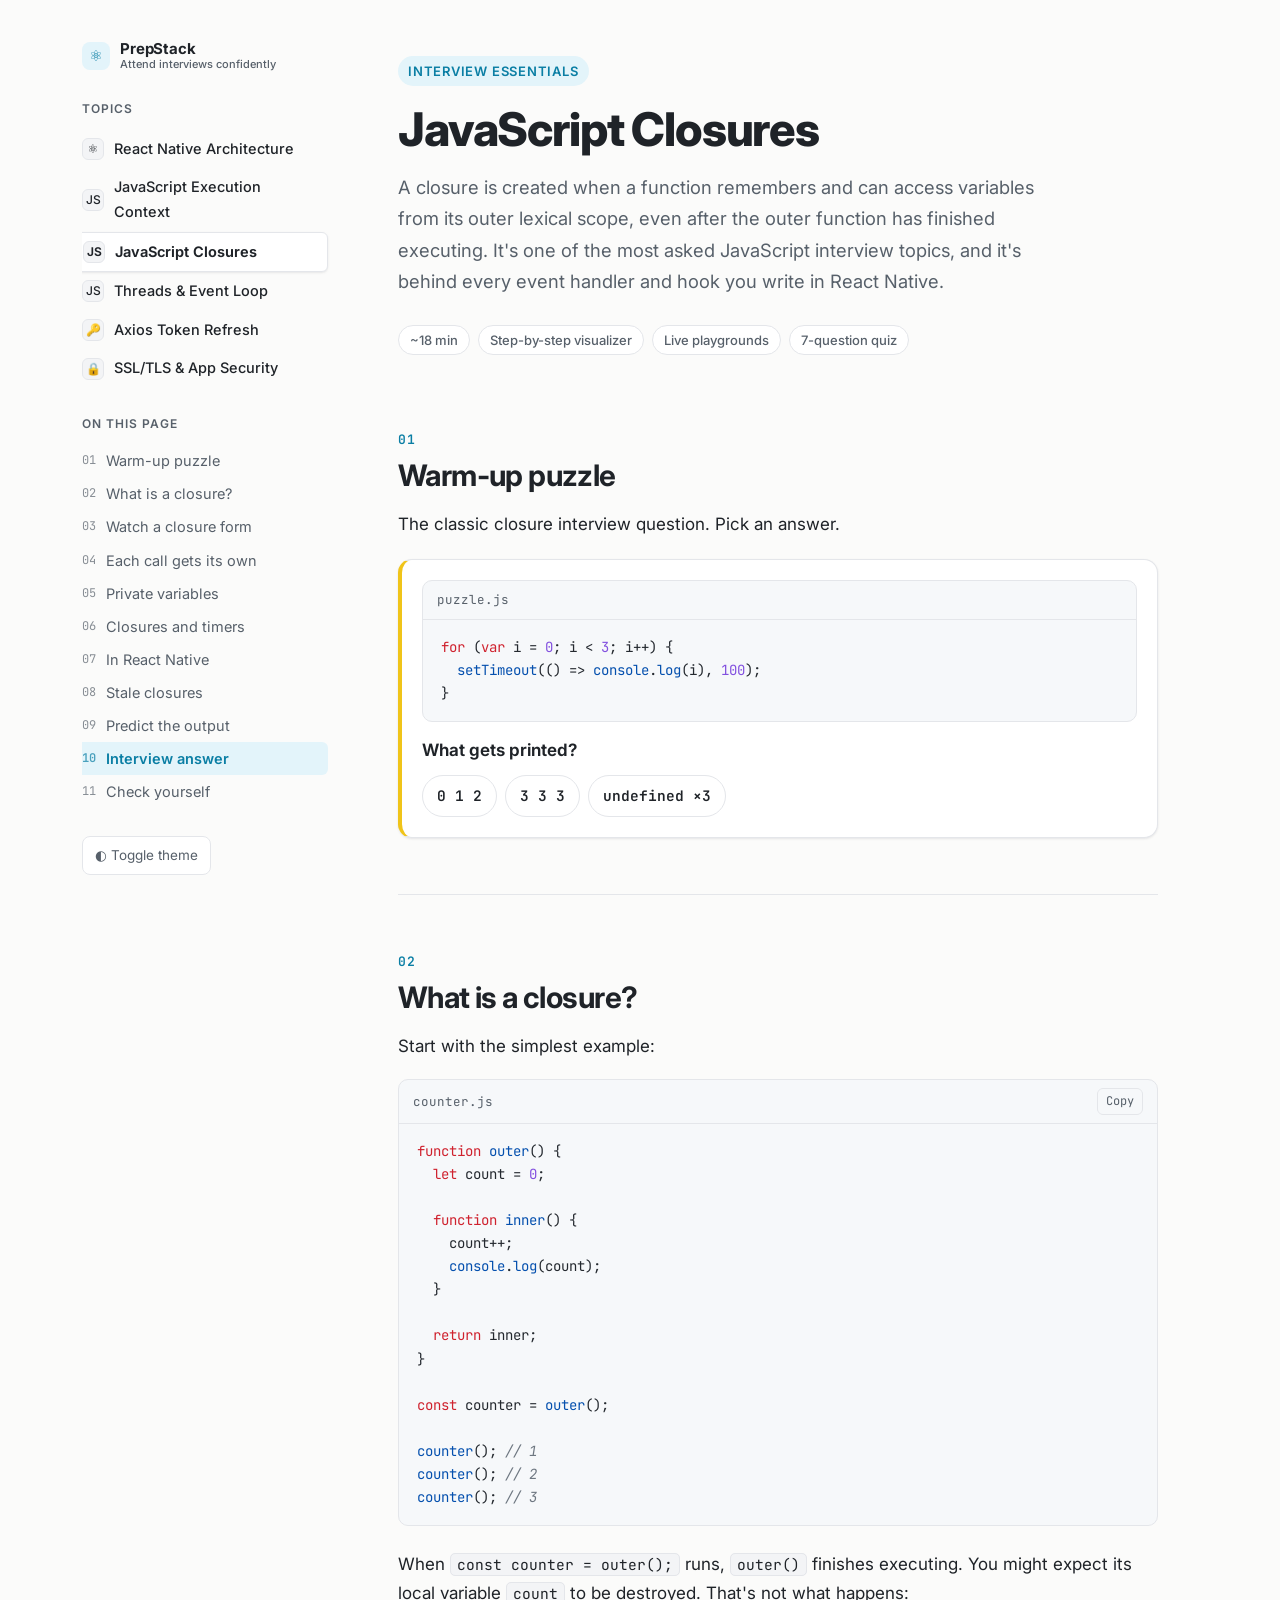
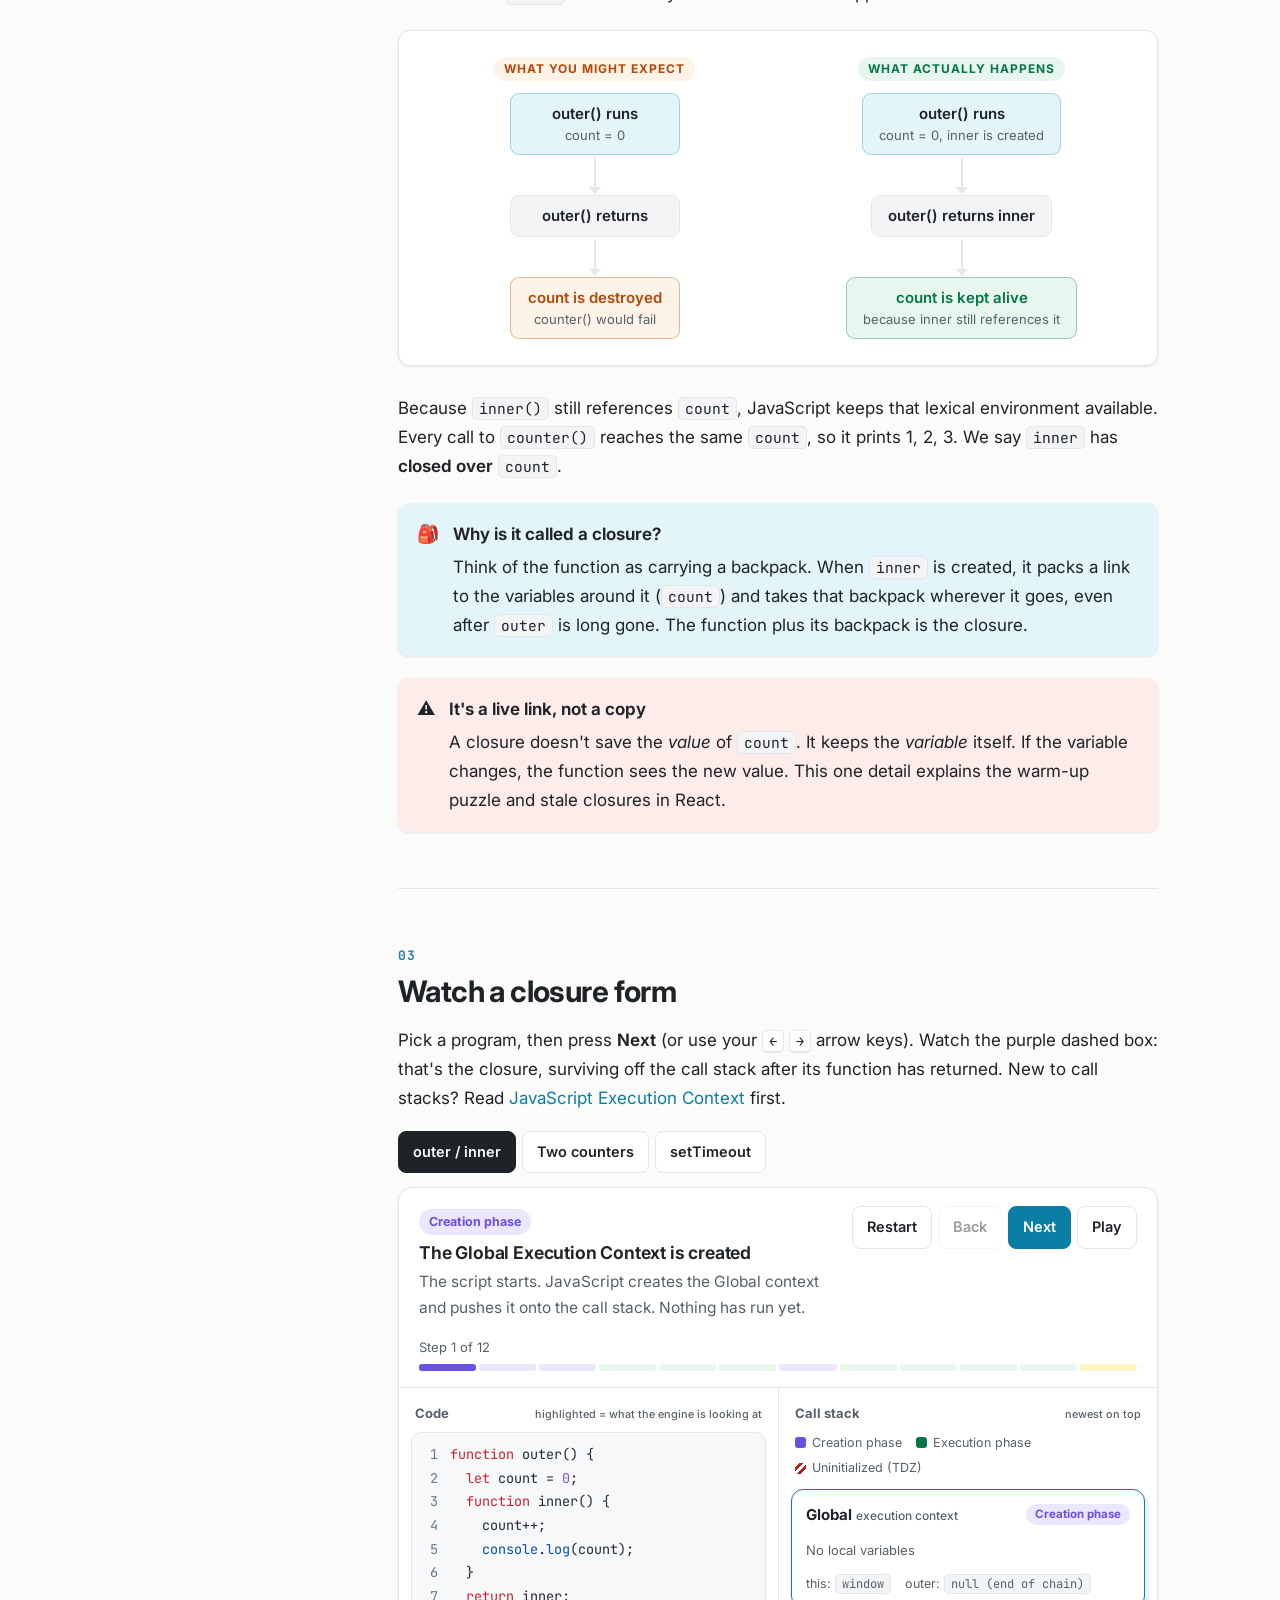
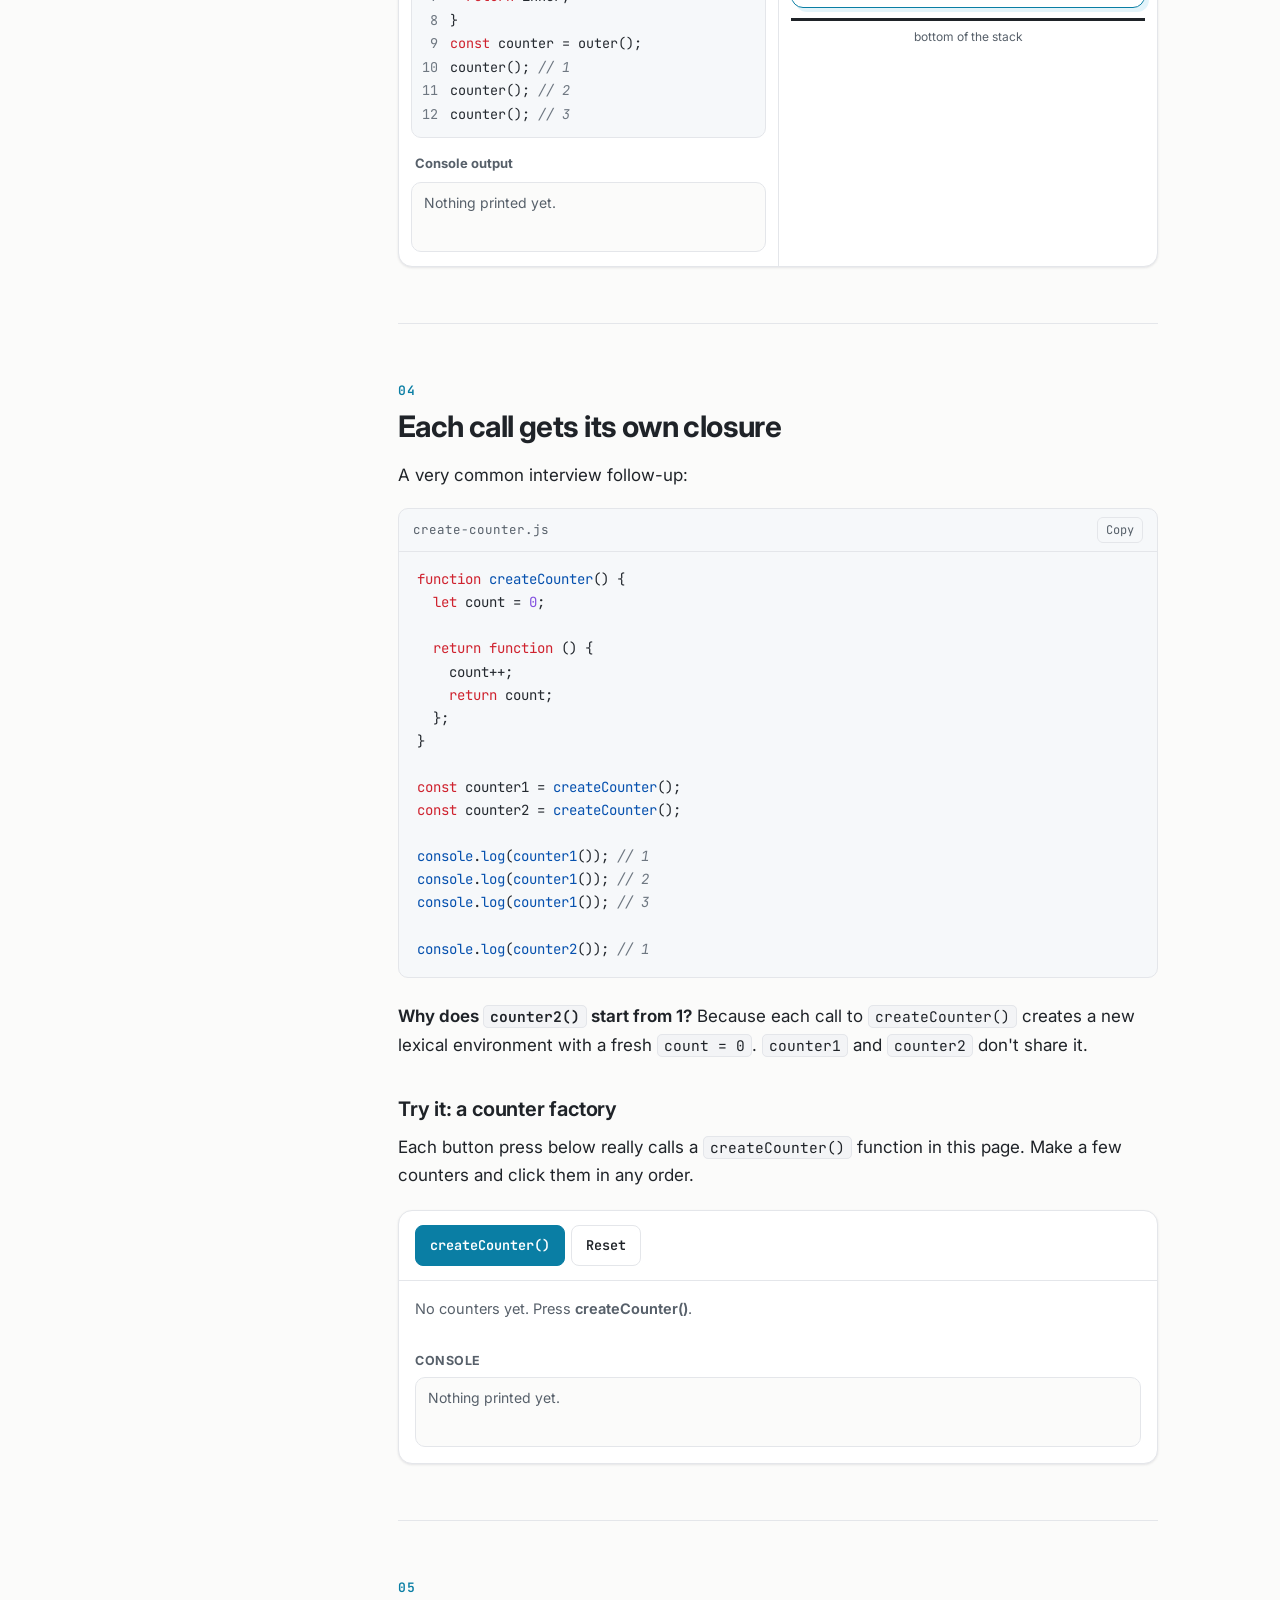
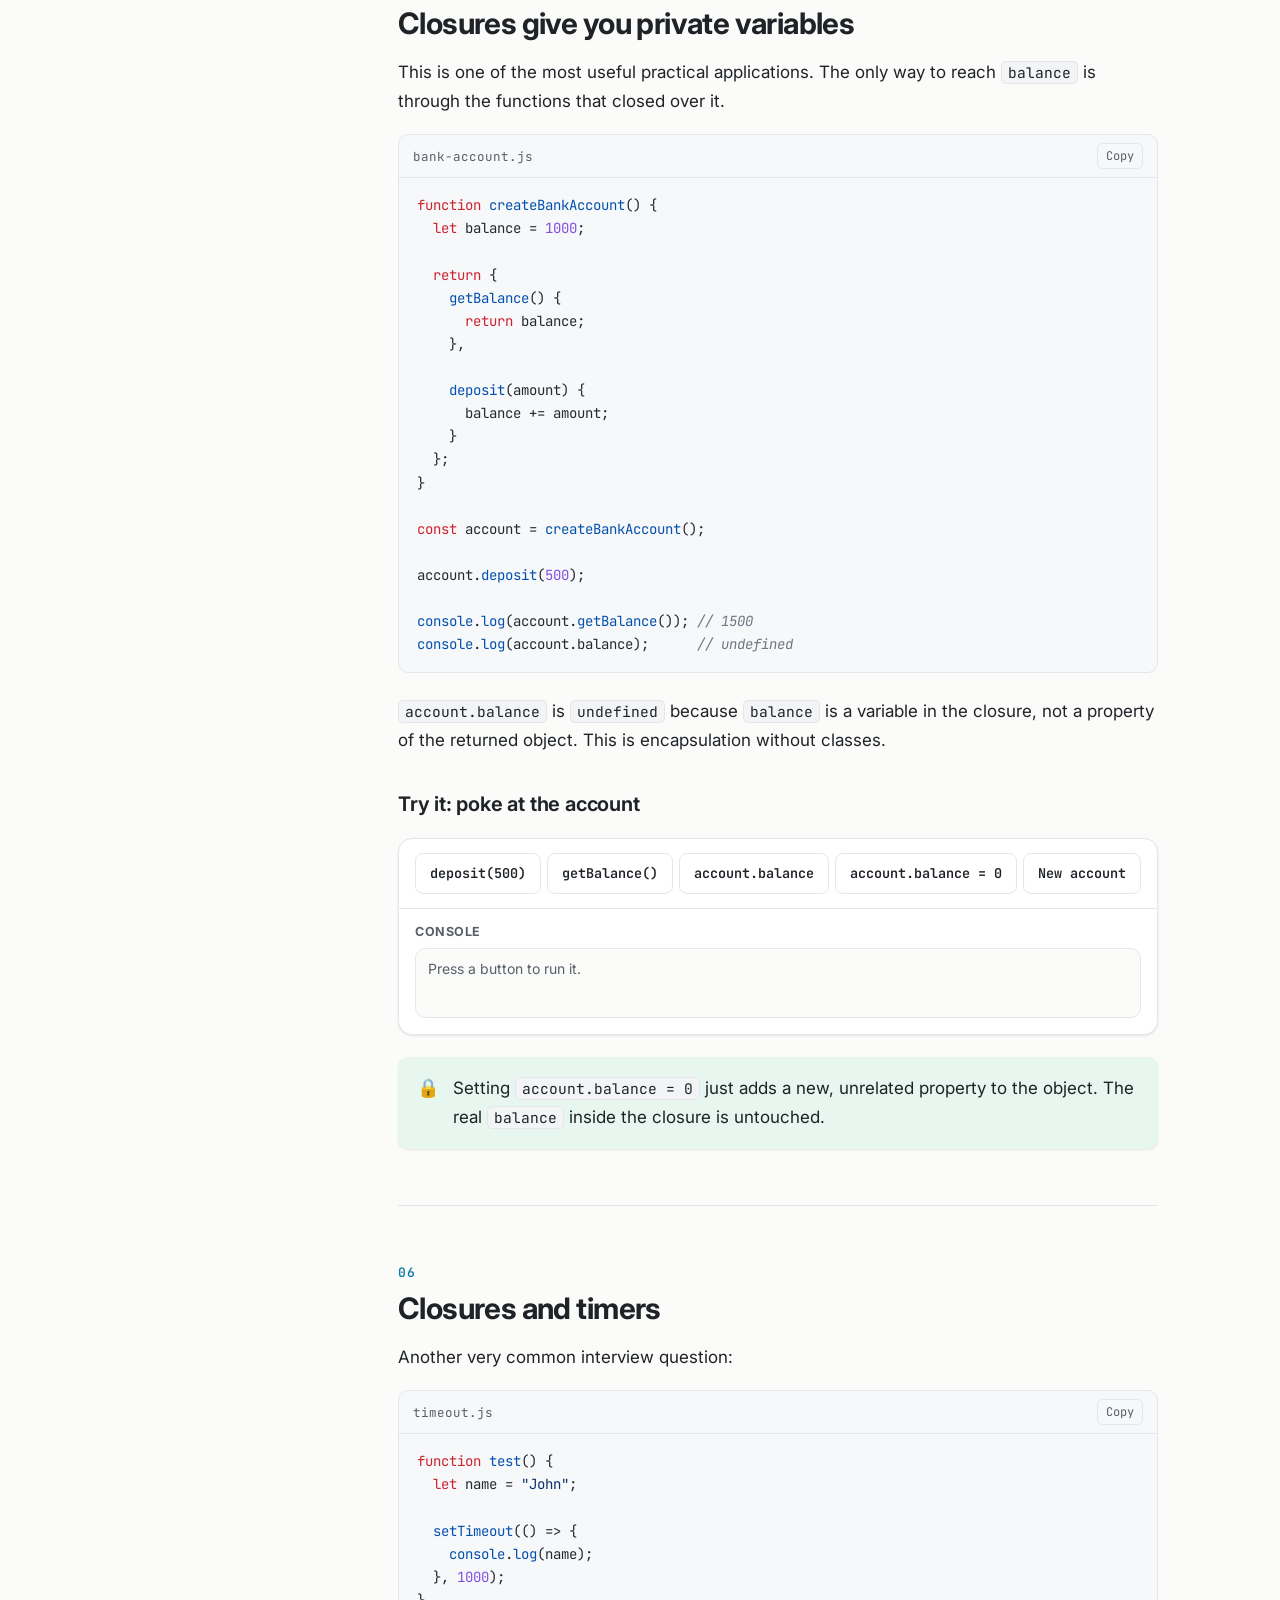
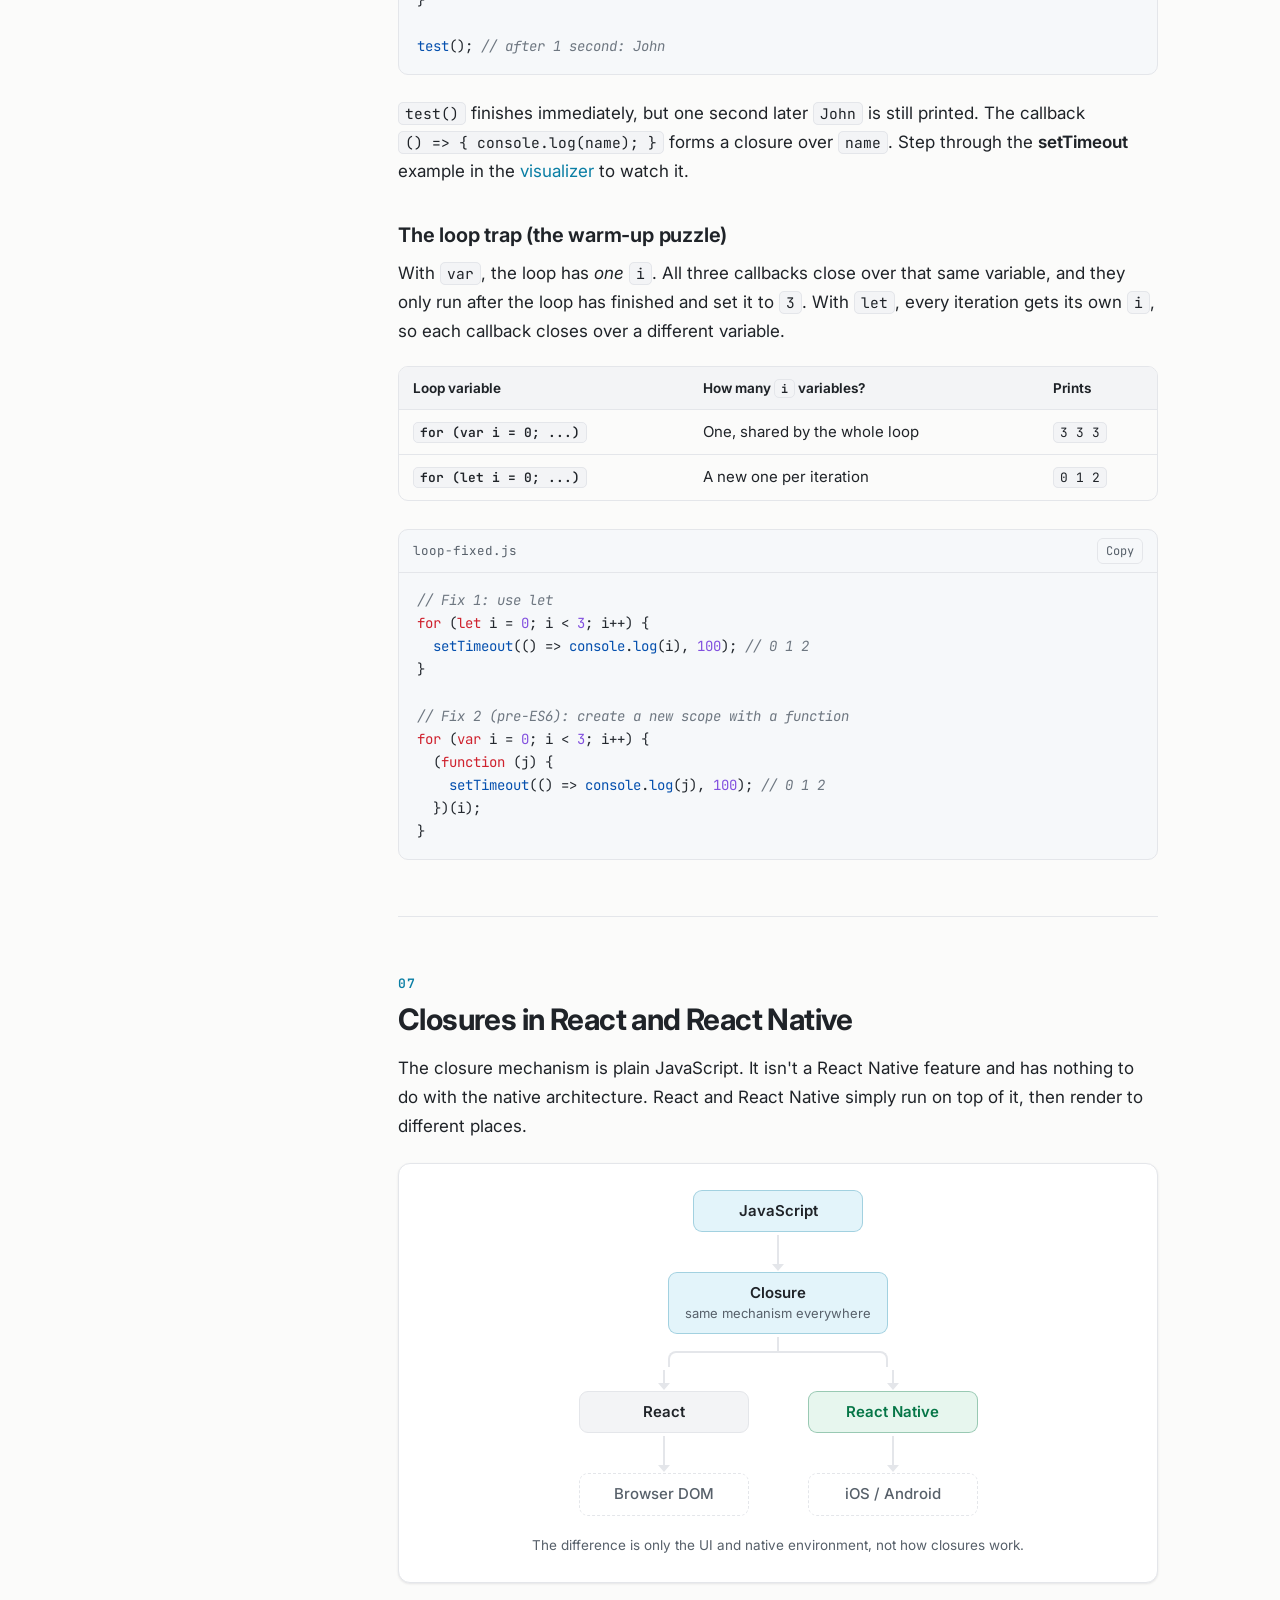
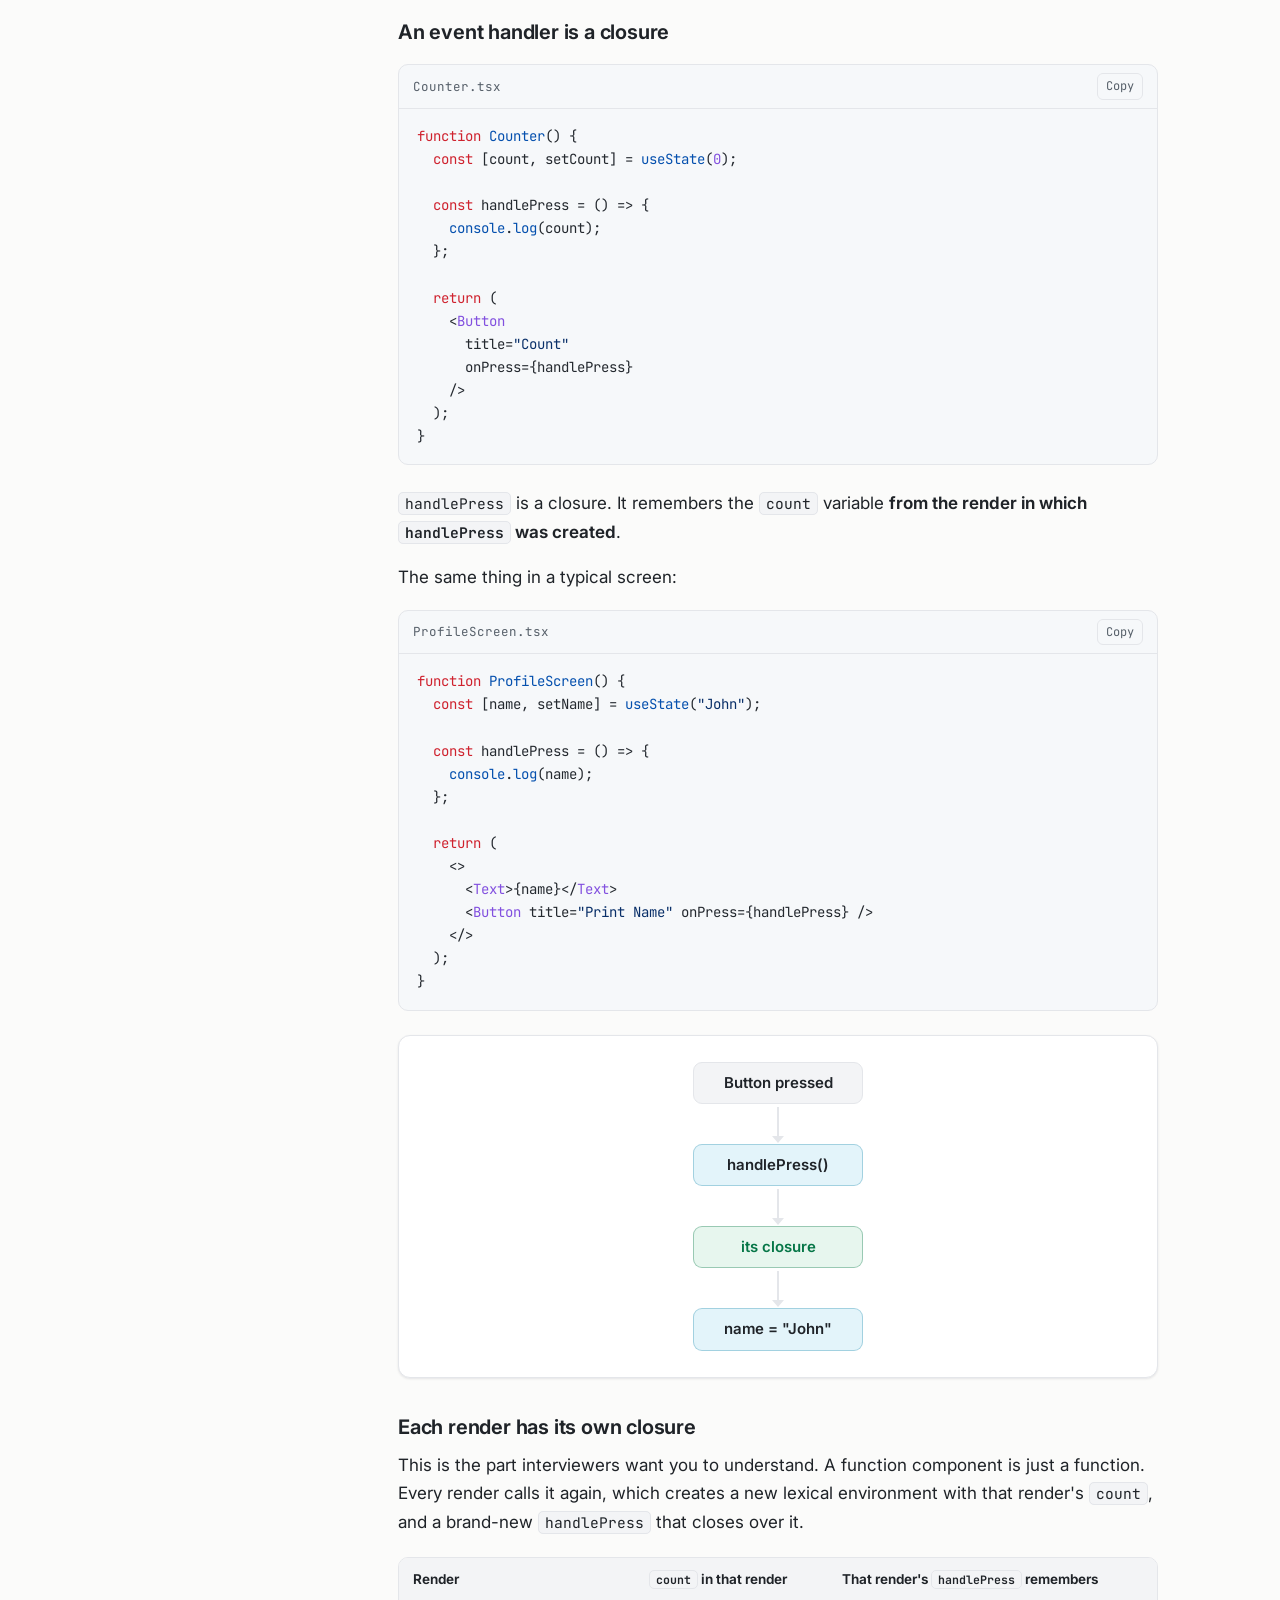
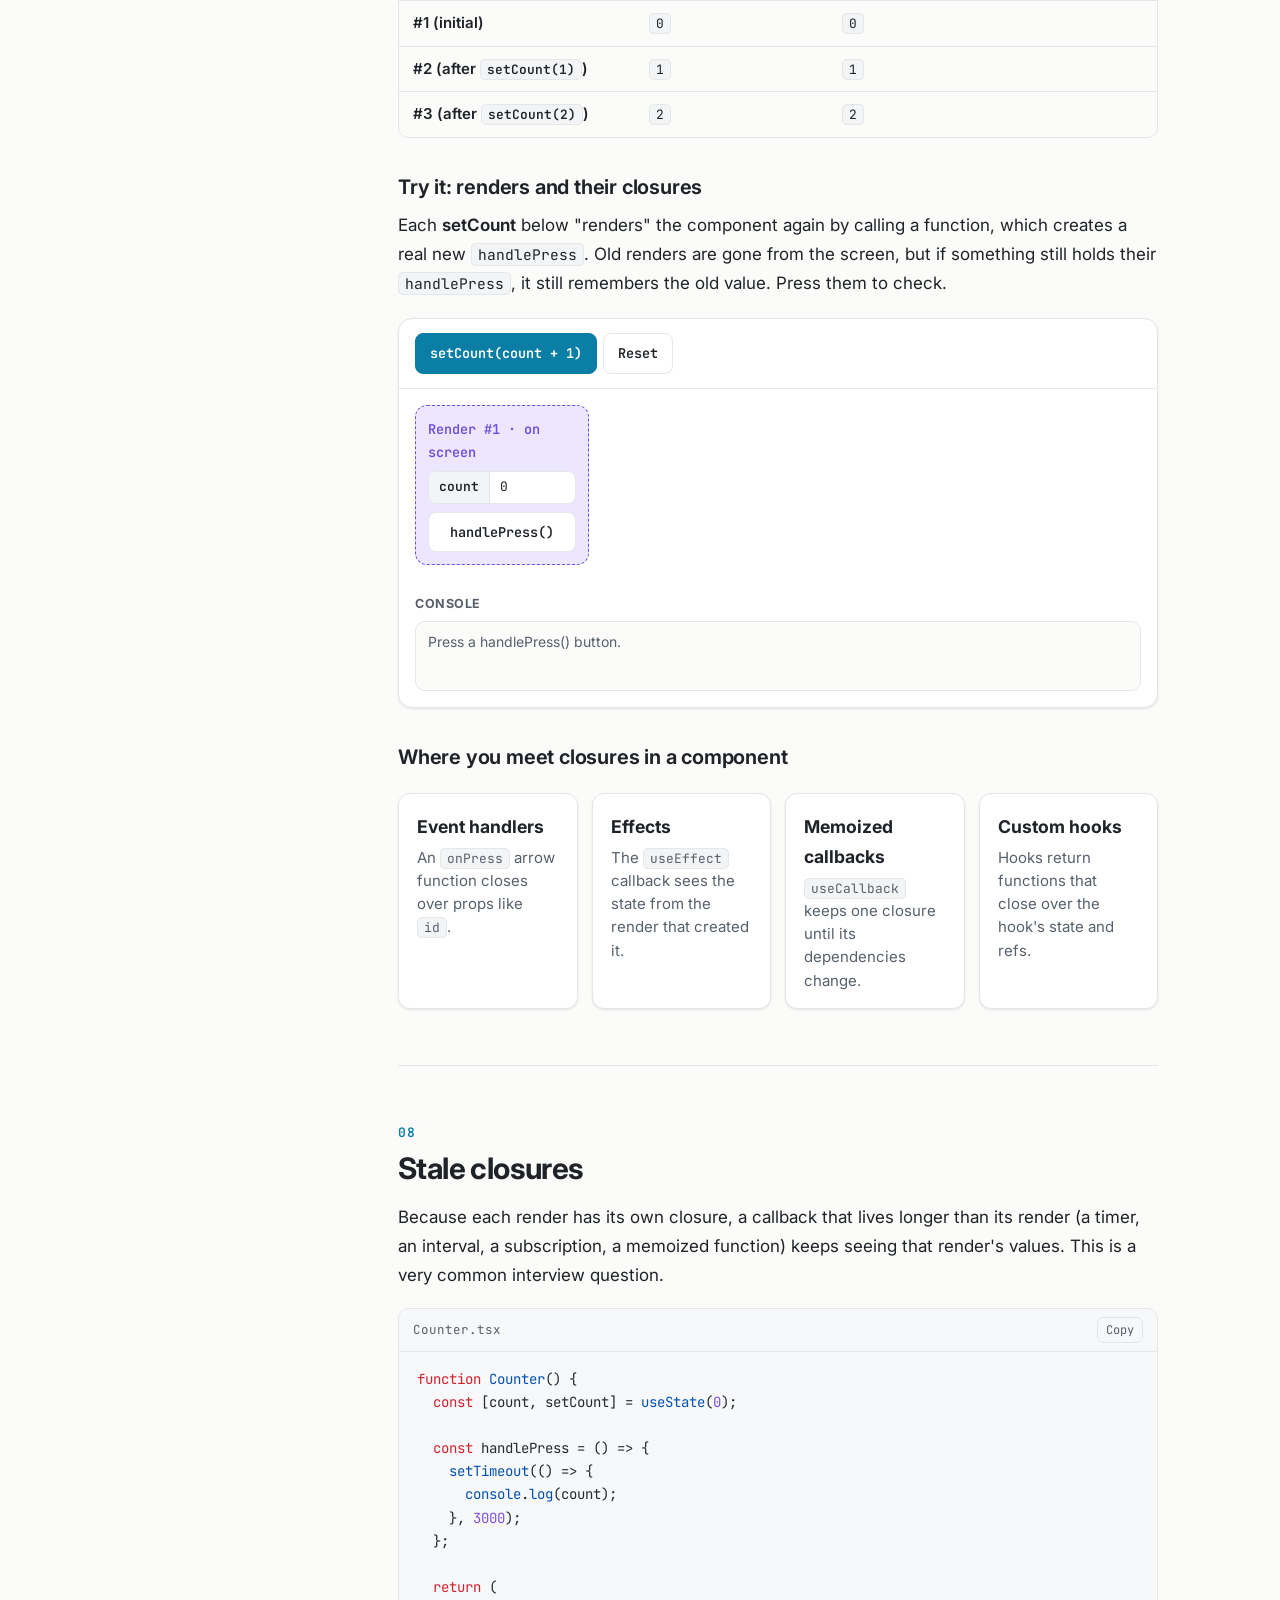
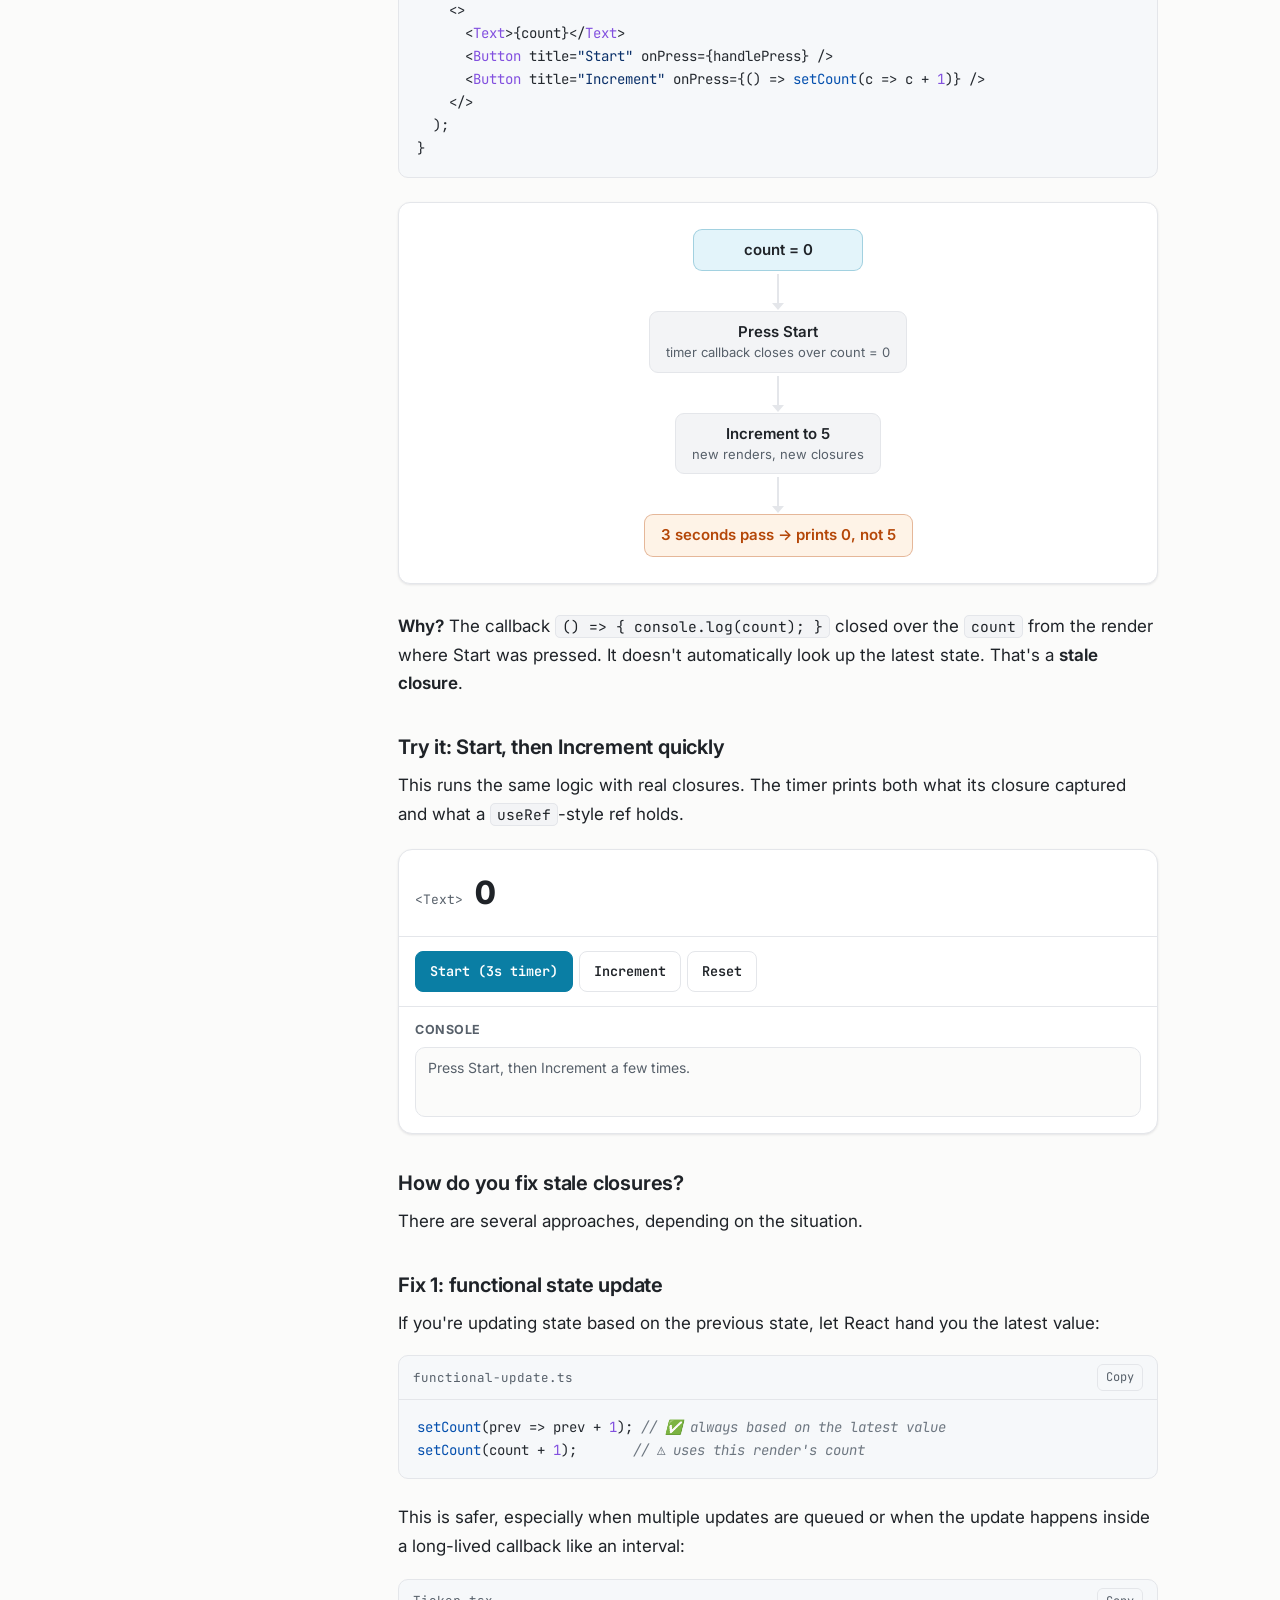
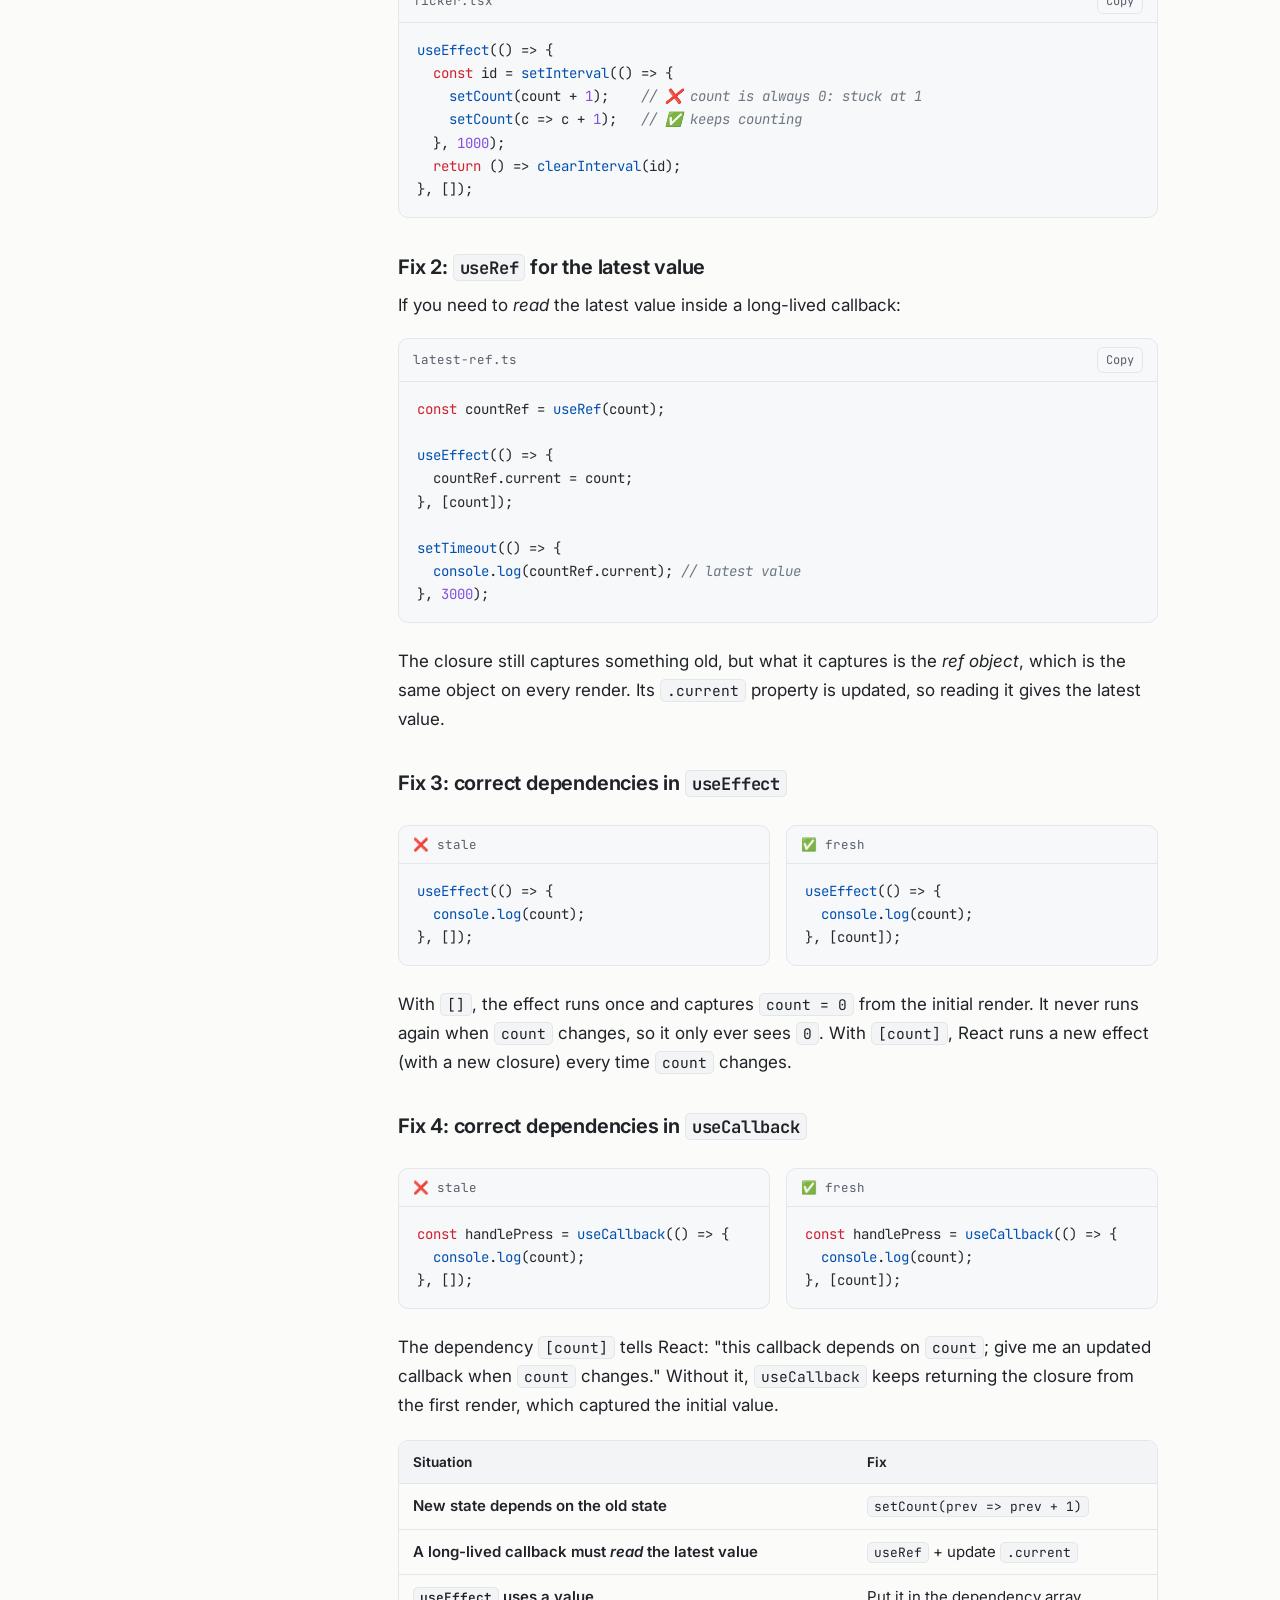
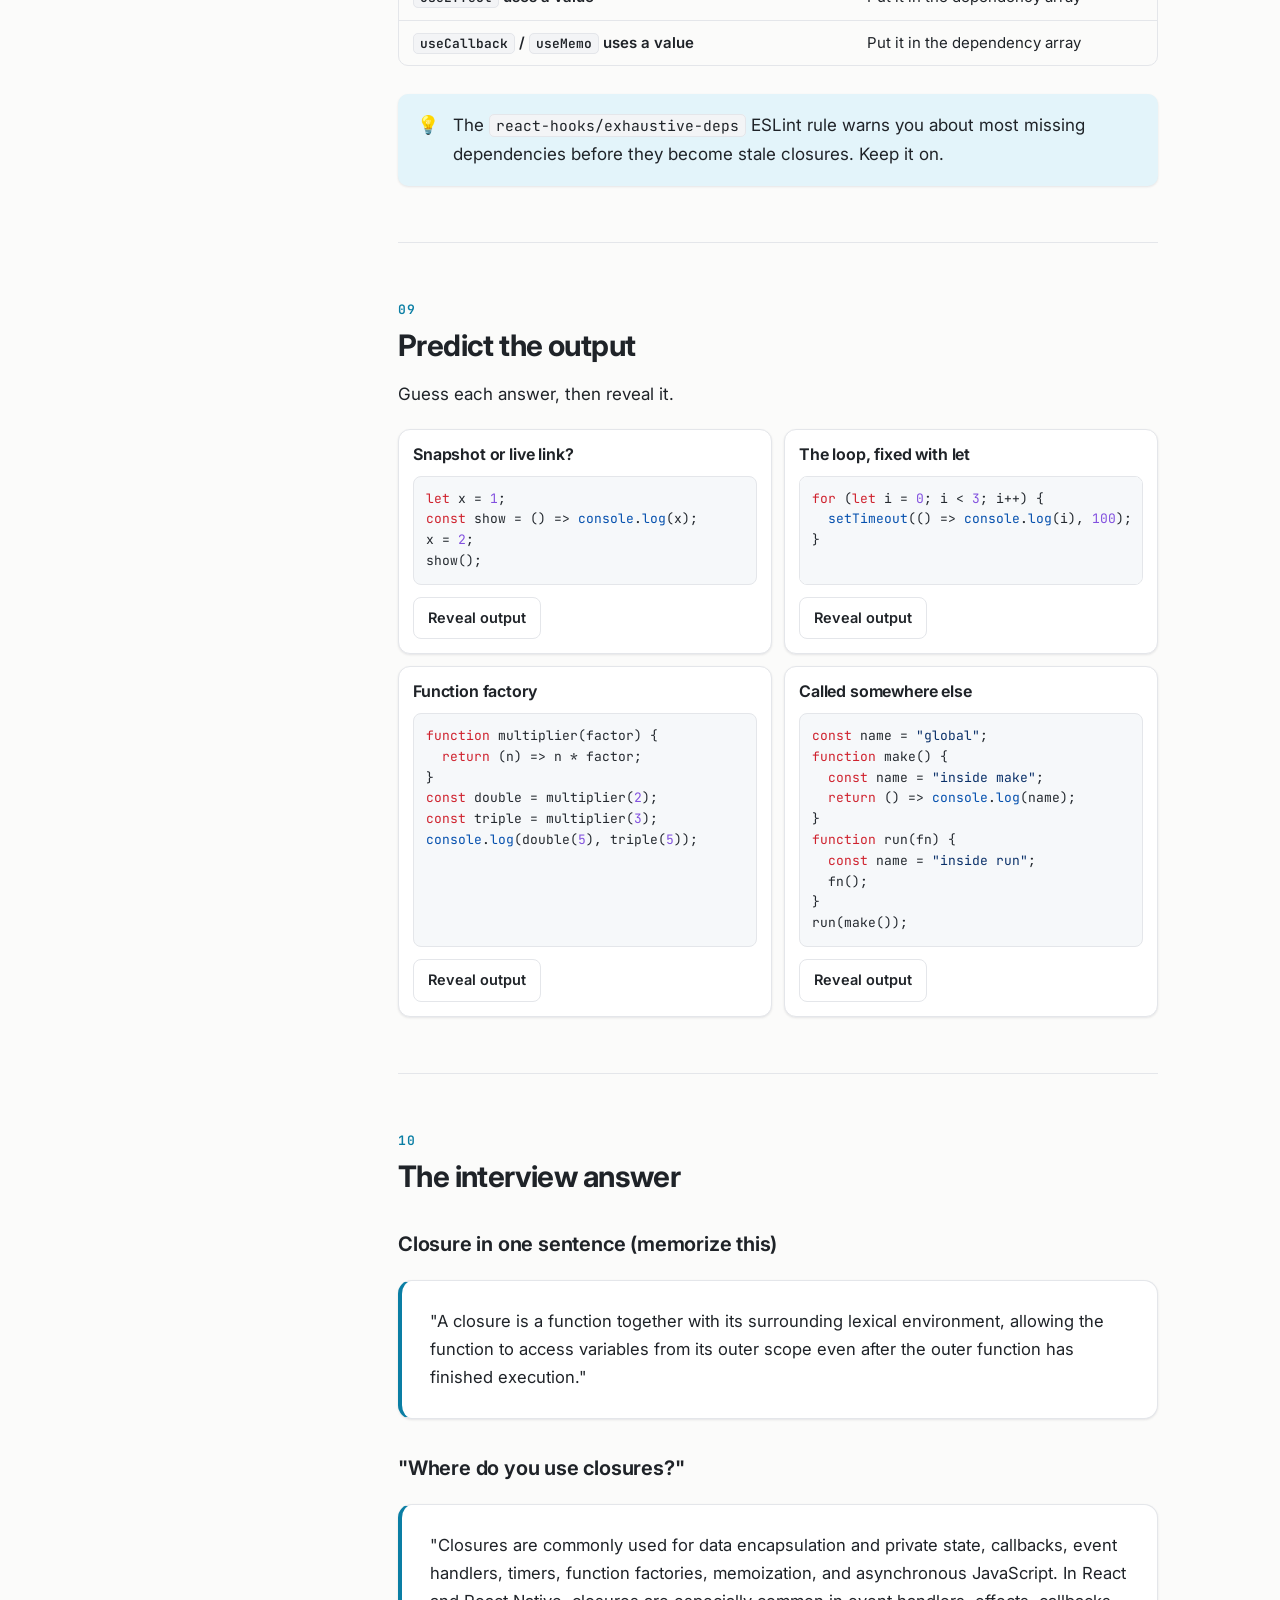
==== commit eb2f6504: "design fixes" ====
--- a/closures.html
+++ b/closures.html
@@ -18,21 +18,21 @@
     />
 
     <!-- Styles (css/main.css imports everything else) -->
-    <link rel="stylesheet" href="css/main.css" />
+    <link rel="stylesheet" href="css/main.css?v=2" />
 
     <!-- Shared site scripts -->
-    <script src="js/theme.js"></script>
-    <script src="js/sidebar.js" defer></script>
-    <script src="js/copy-code.js" defer></script>
+    <script src="js/theme.js?v=2"></script>
+    <script src="js/sidebar.js?v=2" defer></script>
+    <script src="js/copy-code.js?v=2" defer></script>
 
     <!-- This page reuses the execution-context visualizer and quiz with its own data.
          Order matters: helpers → data → features -->
-    <script src="js/execution-context/highlight.js" defer></script>
-    <script src="js/closures/examples.js" defer></script>
-    <script src="js/closures/quiz-questions.js" defer></script>
-    <script src="js/execution-context/visualizer.js" defer></script>
-    <script src="js/execution-context/quiz.js" defer></script>
-    <script src="js/closures/playgrounds.js" defer></script>
+    <script src="js/execution-context/highlight.js?v=2" defer></script>
+    <script src="js/closures/examples.js?v=2" defer></script>
+    <script src="js/closures/quiz-questions.js?v=2" defer></script>
+    <script src="js/execution-context/visualizer.js?v=2" defer></script>
+    <script src="js/execution-context/quiz.js?v=2" defer></script>
+    <script src="js/closures/playgrounds.js?v=2" defer></script>
   </head>
   <body>
     <div class="layout">
--- a/css/main.css
+++ b/css/main.css
@@ -3,37 +3,40 @@
  * ----------------------
  * index.html loads only this file. Order matters:
  * tokens → base → layout → components.
+ *
+ * The ?v= numbers bust browser / GitHub Pages caches. When you change any
+ * CSS or JS, bump the number here and in every page's <link>/<script> tags.
  */
 
-@import url("tokens.css");
-@import url("base.css");
-@import url("layout.css");
+@import url("tokens.css?v=2");
+@import url("base.css?v=2");
+@import url("layout.css?v=2");
 
-@import url("components/sidebar.css");
-@import url("components/diagram.css");
-@import url("components/code-block.css");
-@import url("components/callout.css");
-@import url("components/cards.css");
-@import url("components/table.css");
-@import url("components/answer.css");
-@import url("components/explainer.css");
+@import url("components/sidebar.css?v=2");
+@import url("components/diagram.css?v=2");
+@import url("components/code-block.css?v=2");
+@import url("components/callout.css?v=2");
+@import url("components/cards.css?v=2");
+@import url("components/table.css?v=2");
+@import url("components/answer.css?v=2");
+@import url("components/explainer.css?v=2");
 
 /* Used by execution-context.html */
-@import url("components/button.css");
-@import url("components/visualizer.css");
-@import url("components/practice.css");
+@import url("components/button.css?v=2");
+@import url("components/visualizer.css?v=2");
+@import url("components/practice.css?v=2");
 
 /* Used by closures.html */
-@import url("components/playground.css");
+@import url("components/playground.css?v=2");
 
 /* Used by threads.html */
-@import url("components/event-loop.css");
+@import url("components/event-loop.css?v=2");
 
 /* Used by ssl-security.html */
-@import url("components/security.css");
+@import url("components/security.css?v=2");
 
 /* Used by token-refresh.html */
-@import url("components/token-refresh.css");
+@import url("components/token-refresh.css?v=2");
 
 @media print {
   .sidebar { display: none; }
